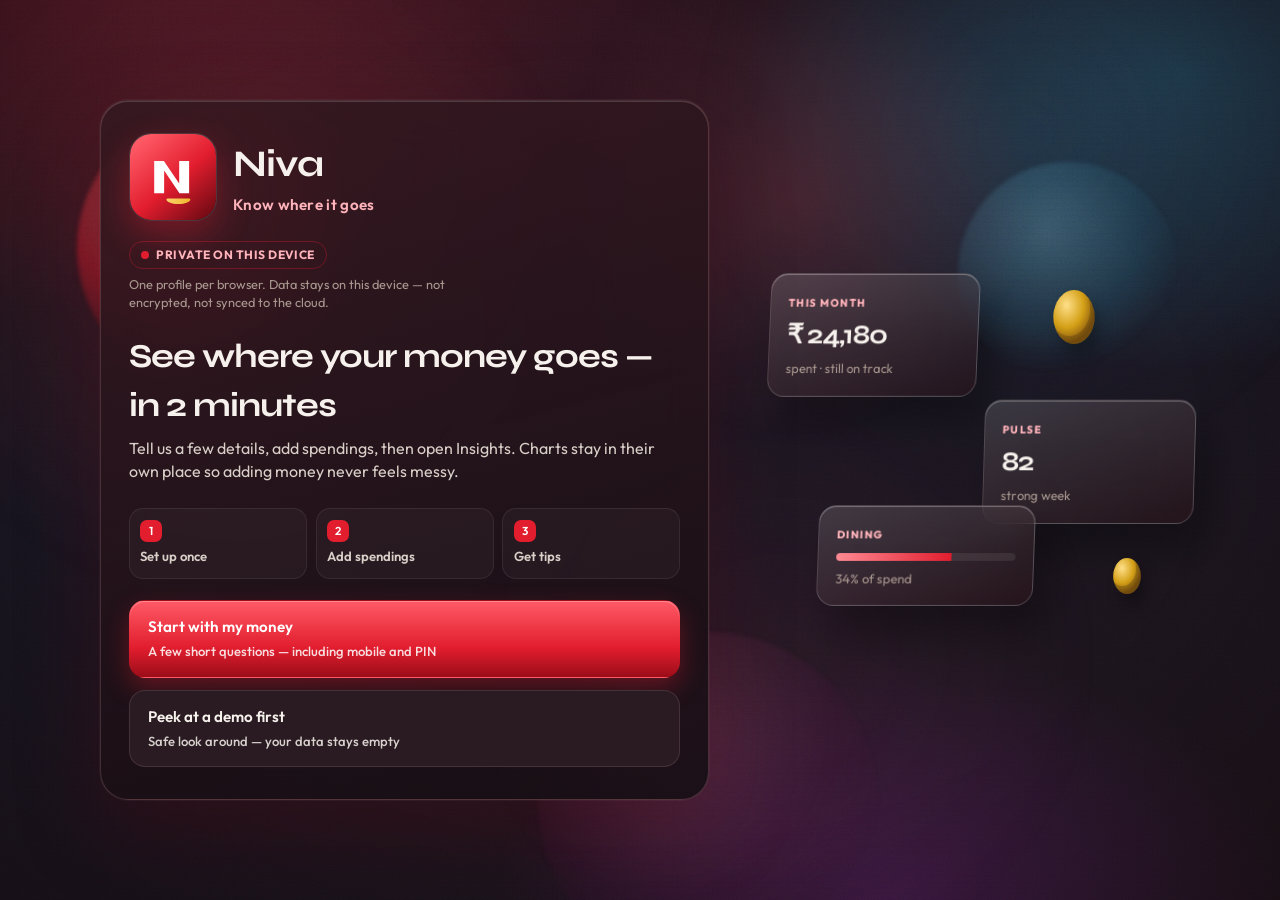
==== index.html @ 5cfae93a "Initial commit: Niva spending tracker" ====
<!DOCTYPE html>
<html lang="en">
  <head>
    <meta charset="UTF-8" />
    <meta name="viewport" content="width=device-width, initial-scale=1, viewport-fit=cover" />
    <meta name="mobile-web-app-capable" content="yes" />
    <meta name="apple-mobile-web-app-capable" content="yes" />
    <meta name="apple-mobile-web-app-status-bar-style" content="black-translucent" />
    <meta name="description" content="Niva — Know where it goes. Private spending tracker that stays on this device." />
    <meta name="theme-color" content="#1a1016" />
    <title>Niva</title>
    <link rel="icon" href="icon.svg" type="image/svg+xml" />
    <link rel="apple-touch-icon" href="icon.svg" />
    <link rel="preconnect" href="https://fonts.googleapis.com" />
    <link rel="preconnect" href="https://fonts.gstatic.com" crossorigin />
    <link href="https://fonts.googleapis.com/css2?family=Outfit:wght@400;500;600;700&family=Syne:wght@600;700;800&display=swap" rel="stylesheet" />
    <link rel="manifest" href="manifest.json" />
    <link rel="stylesheet" href="styles.css" />
  </head>
  <body>
    <div class="bg-wallpaper" aria-hidden="true"></div>
    <div class="bg-mesh" aria-hidden="true"></div>
    <div class="bg-scene" aria-hidden="true">
      <span class="orb orb-a"></span>
      <span class="orb orb-b"></span>
      <span class="orb orb-c"></span>
      <span class="shard s1"></span>
      <span class="shard s2"></span>
      <span class="shard s3"></span>
    </div>
    <div class="bg-texture" aria-hidden="true"></div>
    <div class="bg-grain" aria-hidden="true"></div>
    <div class="bg-spot" aria-hidden="true"></div>
    <div class="bg-vignette" aria-hidden="true"></div>

    <!-- WELCOME (first open) -->
    <div id="screen-welcome" class="screen">
      <div class="welcome-stage">
        <div class="welcome-card glass-3d">
          <div class="brand-hero">
            <img class="brand-hero-logo" src="icon.svg" width="88" height="88" alt="Niva logo" />
            <div>
              <p class="brand-name">Niva</p>
              <p class="brand-tag brand-motto">Know where it goes</p>
            </div>
          </div>
          <p class="live-pill"><span class="pulse"></span> Private on this device</p>
          <p class="muted small privacy-note">One profile per browser. Data stays on this device — not encrypted, not synced to the cloud.</p>
          <h1>See where your money goes — in 2 minutes</h1>
          <p class="lede">
            Tell us a few details, add spendings, then open Insights. Charts stay in their own place so adding money never feels messy.
          </p>
          <ol class="how-steps">
            <li><span>1</span> Set up once</li>
            <li><span>2</span> Add spendings</li>
            <li><span>3</span> Get tips</li>
          </ol>
          <div class="welcome-actions">
            <button type="button" class="btn primary large" id="btn-start-setup" onclick="window.startSetup&&window.startSetup();return false;">
              Start with my money
              <span class="btn-sub">A few short questions — including mobile and PIN</span>
            </button>
            <button type="button" class="btn secondary large" id="btn-open-demo" onclick="window.openDemo&&window.openDemo();return false;">
              Peek at a demo first
              <span class="btn-sub">Safe look around — your data stays empty</span>
            </button>
          </div>
        </div>
        <div class="hero-orbit" aria-hidden="true">
          <div class="float-card fc-a">
            <span class="fc-kicker">This month</span>
            <strong>₹ 24,180</strong>
            <em>spent · still on track</em>
          </div>
          <div class="float-card fc-b">
            <span class="fc-kicker">Pulse</span>
            <strong>82</strong>
            <em>strong week</em>
          </div>
          <div class="float-card fc-c">
            <span class="fc-kicker">Dining</span>
            <div class="mini-bar"><i style="width:64%"></i></div>
            <em>34% of spend</em>
          </div>
          <div class="coin coin-1"></div>
          <div class="coin coin-2"></div>
        </div>
      </div>
    </div>

    <!-- LOGIN (existing profile on this device) -->
    <div id="screen-login" class="screen" hidden>
      <div class="login-stage">
        <div class="welcome-card login-card glass-3d">
          <div class="brand-hero">
            <img class="brand-hero-logo" src="icon.svg" width="88" height="88" alt="Niva logo" />
            <div>
              <p class="brand-name">Niva</p>
              <p class="brand-tag brand-motto">Know where it goes</p>
            </div>
          </div>
          <p class="live-pill"><span class="pulse"></span> Local login</p>
          <p class="muted small privacy-note">One profile per browser. Data stays on this device — not encrypted, not synced.</p>
          <h1>Log in</h1>
          <p class="lede" id="login-copy">
            Enter the mobile number and PIN for the profile on this device.
          </p>
          <form id="login-form" class="login-form" autocomplete="on">
            <label>Mobile number
              <input type="tel" id="login-mobile" inputmode="tel" autocomplete="username" placeholder="10 digits or +91" required />
            </label>
            <label>PIN
              <input type="password" id="login-pin" inputmode="numeric" maxlength="8" autocomplete="current-password" placeholder="4–8 digits" required />
            </label>
            <div id="login-confirm-wrap" hidden>
              <label>Confirm PIN
                <input type="password" id="login-pin-confirm" inputmode="numeric" maxlength="8" autocomplete="new-password" placeholder="Re-enter PIN" />
              </label>
            </div>
            <button type="submit" class="btn primary large block" id="btn-login" onclick="window.submitLogin&&window.submitLogin();return false;">
              <span id="login-btn-label">Log in</span>
              <span class="btn-sub" id="login-btn-sub">Stays signed in until you close this tab</span>
            </button>
            <p class="form-status login-status" id="login-status" aria-live="polite"></p>
          </form>
          <div class="welcome-actions login-extra">
            <button type="button" class="btn secondary" id="btn-login-demo" onclick="window.openDemo&&window.openDemo();return false;">
              Peek at a demo
              <span class="btn-sub">Sample data only — not your profile</span>
            </button>
          </div>
          <div class="login-reset">
            <button type="button" class="btn ghost tiny" id="btn-forgot-reset">Forgot / reset this device</button>
            <div id="login-reset-panel" hidden>
              <p class="muted small" id="login-reset-copy">Type the mobile number on this profile to erase everything on this device.</p>
              <label>Confirm reset
                <input type="text" id="login-reset-confirm" autocomplete="off" placeholder="Mobile number" />
              </label>
              <button type="button" class="btn danger" id="btn-confirm-device-reset">Erase this device</button>
              <p class="form-status login-status" id="login-reset-status" aria-live="polite"></p>
            </div>
          </div>
        </div>
      </div>
    </div>

    <!-- SETUP WIZARD -->
    <div id="screen-setup" class="screen" hidden>
      <div class="wizard">
        <header class="wizard-head">
          <p class="eyebrow">Quick setup</p>
          <h1>Let’s personalize this for you</h1>
          <p class="muted" id="setup-step-label">Step 1 of 5 — about you</p>
          <div class="step-pills" aria-hidden="true">
            <span class="step-pill on" data-pill="1">You</span>
            <span class="step-pill" data-pill="2">PIN</span>
            <span class="step-pill" data-pill="3">Targets</span>
            <span class="step-pill" data-pill="4">Accounts</span>
            <span class="step-pill" data-pill="5">Budgets</span>
          </div>
          <div class="progress" aria-hidden="true"><div class="progress-fill" id="setup-progress"></div></div>
        </header>

        <section class="wizard-step panel" data-step="1">
          <h2>What should we call you?</h2>
          <p class="muted">This shows up on your Insights screen — first name is enough.</p>
          <label>Your name <input type="text" id="setup-name" placeholder="e.g. Priya" required autocomplete="given-name" /></label>
          <label>
            Currency
            <select id="setup-currency">
              <option value="INR">INR (₹)</option>
              <option value="USD">USD ($)</option>
              <option value="EUR">EUR (€)</option>
              <option value="GBP">GBP (£)</option>
            </select>
          </label>
        </section>

        <section class="wizard-step panel" data-step="2" hidden>
          <h2>Lock this profile to you</h2>
          <p class="muted">Anyone who opens this app on this browser must enter this mobile number and PIN. The PIN is stored as a hash — never as plain text.</p>
          <label>Mobile number <input type="tel" id="setup-mobile" required autocomplete="tel" inputmode="tel" placeholder="10 digits or +91 98765 43210" /></label>
          <div class="form-row-2">
            <label>PIN (4–8 digits) <input type="password" id="setup-pin" inputmode="numeric" maxlength="8" autocomplete="new-password" required /></label>
            <label>Confirm PIN <input type="password" id="setup-pin-confirm" inputmode="numeric" maxlength="8" autocomplete="new-password" required /></label>
          </div>
        </section>

        <section class="wizard-step panel" data-step="3" hidden>
          <h2>What comes in — and what you want to keep</h2>
          <p class="muted">Approximate is fine. Insights uses this to score your month.</p>
          <label>Usual monthly income <input type="number" id="setup-income" min="0" step="100" placeholder="85000" inputmode="numeric" /></label>
          <label>Monthly savings goal <input type="number" id="setup-savings" min="0" step="100" placeholder="15000" inputmode="numeric" /></label>
        </section>

        <section class="wizard-step panel" data-step="4" hidden>
          <h2>Which accounts should we watch?</h2>
          <p class="muted">Nicknames are enough — like HDFC salary or SBI UPI. Opening balance is optional and used for running totals.</p>
          <div id="setup-accounts" class="stack"></div>
          <button type="button" class="btn ghost" id="btn-add-account-field">+ Add another account</button>
        </section>

        <section class="wizard-step panel" data-step="5" hidden>
          <h2>Set soft monthly limits</h2>
          <p class="muted">These are reminders, not locks. Insights will flag anything that goes over.</p>
          <div id="setup-budgets" class="budget-grid"></div>
        </section>

        <footer class="wizard-foot">
          <button type="button" class="btn ghost" id="btn-setup-back" hidden>Back</button>
          <button type="button" class="btn primary" id="btn-setup-next">Continue</button>
        </footer>
      </div>
    </div>

    <!-- MAIN APP -->
    <div id="screen-app" class="screen" hidden>
      <header class="topbar">
        <div class="brand">
          <span class="brand-mark" aria-hidden="true">
            <img class="brand-logo" src="icon.svg" alt="" />
            <img id="header-photo" alt="" hidden />
          </span>
          <div>
            <p class="brand-name">Niva</p>
            <p class="brand-tag brand-motto" id="app-subtitle">Know where it goes</p>
          </div>
        </div>
        <nav class="main-tabs" role="tablist" aria-label="App sections">
          <button type="button" class="tab active" data-view="track" role="tab" aria-selected="true">
            <span class="tab-ico" aria-hidden="true">＋</span>
            <span class="tab-label">Add</span>
          </button>
          <button type="button" class="tab" data-view="results" role="tab" aria-selected="false">
            <span class="tab-ico" aria-hidden="true">◉</span>
            <span class="tab-label">Insights</span>
          </button>
          <button type="button" class="tab" data-view="setup-edit" role="tab" aria-selected="false">
            <span class="tab-ico" aria-hidden="true">◎</span>
            <span class="tab-label">Profile</span>
          </button>
        </nav>
        <div class="save-cluster">
          <p class="save-status" id="save-status">Saved on this device</p>
          <button type="button" class="btn primary tiny" id="btn-save-local">Save locally</button>
        </div>
      </header>

      <div id="demo-banner" class="demo-banner" hidden>
        <strong>You’re in demo mode</strong> — this is sample money. Your real list is unchanged.
        <button type="button" class="btn tiny secondary" id="btn-exit-demo">Back to my money</button>
      </div>

      <!-- TRACK -->
      <main id="view-track" class="layout view">
        <section class="panel intro-panel rowish hud-card">
          <div>
            <p class="eyebrow" id="track-greet">Welcome</p>
            <h1 id="track-heading">Add a spending</h1>
            <p class="muted" id="next-action">Tap Spent or Received, fill the amount, then save. Open Insights for charts.</p>
          </div>
          <button type="button" class="btn primary" id="btn-jump-insights">See insights →</button>
        </section>

        <section class="grid-2-track">
          <form id="quick-form" class="panel form-card hud-card">
            <div class="panel-kicker">Fast entry</div>
            <h2>Log this payment</h2>
            <p class="step-hint">3 things matter most: type, amount, and where it went.</p>

            <fieldset class="type-pick choice-grid">
              <legend>What happened?</legend>
              <label class="choice">
                <input type="radio" name="q-type" value="expense" checked />
                <span class="choice-ico" aria-hidden="true">↓</span>
                <span class="choice-title">Spent</span>
                <span class="choice-sub">Money went out</span>
              </label>
              <label class="choice">
                <input type="radio" name="q-type" value="income" />
                <span class="choice-ico in" aria-hidden="true">↑</span>
                <span class="choice-title">Received</span>
                <span class="choice-sub">Money came in</span>
              </label>
              <label class="choice">
                <input type="radio" name="q-type" value="transfer" />
                <span class="choice-ico in" aria-hidden="true">⇄</span>
                <span class="choice-title">Transfer</span>
                <span class="choice-sub">Between my accounts</span>
              </label>
            </fieldset>
            <div id="transfer-fields" hidden>
              <label>Send to account <select id="q-transfer-to"></select></label>
            </div>

            <label class="amount-field">How much?
              <input type="number" id="q-amount" required min="0.01" step="0.01" placeholder="0" inputmode="decimal" />
            </label>
            <label>Paid to / received from <input type="text" id="q-merchant" required placeholder="Swiggy, Rent, Salary…" /></label>
            <div class="form-row-2">
              <label>When <input type="date" id="q-date" required /></label>
              <label>Category <select id="q-category"></select></label>
            </div>
            <label>From which account? <select id="q-account" required></select></label>
            <label>Note <input type="text" id="q-note" placeholder="Optional — lunch with team" /></label>

            <button type="submit" class="btn primary large block">Save this payment</button>
            <p class="form-status" id="form-status" aria-live="polite"></p>
          </form>

          <section class="panel hud-card">
            <div class="panel-kicker">Your ledger</div>
            <h2>All your payments</h2>
            <p class="muted" id="track-count">0 saved</p>
            <p class="muted small">Tick rows to change many at once — or tap Edit on one line.</p>
            <div class="stack gap tight">
              <label class="btn secondary file-btn">
                Import from bank CSV
                <input type="file" id="csv-input" accept=".csv,text/csv" hidden />
              </label>
              <p class="muted small">Bank CSV imports open a preview so you can map columns and skip duplicates.</p>
            </div>
            <label class="list-search">
              Find in list
              <input type="search" id="track-search" placeholder="Search merchant, category, account…" />
            </label>
            <div class="bulk-bar" id="bulk-bar" hidden>
              <span id="bulk-count">0 selected</span>
              <div class="bulk-actions">
                <button type="button" class="btn tiny secondary" id="btn-bulk-edit">Edit selected</button>
                <button type="button" class="btn tiny danger" id="btn-bulk-delete">Delete selected</button>
                <button type="button" class="btn tiny ghost" id="btn-bulk-clear">Clear ticks</button>
              </div>
            </div>
            <div class="table-wrap">
              <table class="tx-table compact">
                <thead>
                  <tr>
                    <th class="check-col">
                      <input type="checkbox" id="select-all" title="Select all visible" aria-label="Select all visible transactions" />
                    </th>
                    <th>Date</th>
                    <th>Details</th>
                    <th class="num">Amount</th>
                    <th></th>
                  </tr>
                </thead>
                <tbody id="track-tx-body"></tbody>
              </table>
            </div>
            <p class="empty-inline" id="track-empty">Nothing here yet — log your first payment on the left.</p>
            <div class="pager" id="track-pager" hidden>
              <button type="button" class="btn ghost tiny" id="track-prev">Newer</button>
              <span id="track-page-label">Page 1</span>
              <button type="button" class="btn ghost tiny" id="track-next">Older</button>
            </div>
          </section>
        </section>
      </main>

      <!-- RESULTS -->
      <main id="view-results" class="layout view" hidden>
        <section class="panel intro-panel rowish hud-card">
          <div>
            <p class="eyebrow">Live readout</p>
            <h1>Your insights</h1>
            <p class="muted">Score, charts, and cut tips from the payments you logged.</p>
          </div>
          <button type="button" class="btn secondary" id="btn-goto-track">← Add another payment</button>
        </section>

        <section class="controls panel">
          <div class="control-group">
            <span class="field-label">View by</span>
            <div class="segmented" role="group" aria-label="Time period">
              <button type="button" class="seg active" data-period="day">Day</button>
              <button type="button" class="seg" data-period="month">Month</button>
              <button type="button" class="seg" data-period="year">Year</button>
            </div>
          </div>
          <div class="control-group">
            <span class="field-label">Focus date</span>
            <div class="date-nav">
              <button type="button" class="icon-round" id="btn-prev" aria-label="Previous">‹</button>
              <input type="date" id="anchor-date" />
              <button type="button" class="icon-round" id="btn-next" aria-label="Next">›</button>
              <button type="button" class="btn ghost tiny" id="btn-today">Today</button>
            </div>
          </div>
          <div class="control-group">
            <label class="field-label" for="account-filter">Account</label>
            <select id="account-filter"><option value="all">All accounts</option></select>
          </div>
          <div class="control-group grow">
            <label class="field-label" for="search">Search</label>
            <input type="search" id="search" placeholder="Merchant or note…" />
          </div>
          <div class="control-group">
            <span class="field-label">Backup</span>
            <button type="button" class="btn ghost" id="btn-export">Save / export</button>
          </div>
        </section>

        <section class="hero-strip panel" id="health-strip">
          <div>
            <p class="eyebrow">Money pulse</p>
            <h2 id="health-title">Insights</h2>
            <p class="muted" id="health-sub">Add a few payments to unlock your score.</p>
          </div>
          <div class="health-meter">
            <div class="ring-wrap">
              <div class="ring" id="health-ring"><span id="health-score">—</span></div>
            </div>
            <p class="muted small" id="health-label">Score</p>
          </div>
        </section>

        <section class="stats" id="stats-row"></section>

        <div class="grid-2">
          <section class="panel">
            <div class="panel-head">
              <h2>Spending over time</h2>
              <p class="muted" id="chart-caption">Selected period</p>
            </div>
            <div class="chart" id="trend-chart"></div>
          </section>
          <section class="panel">
            <div class="panel-head">
              <h2>By category</h2>
              <p class="muted">Where money went</p>
            </div>
            <div id="category-bars" class="category-bars"></div>
          </section>
        </div>

        <div class="grid-2">
          <section class="panel">
            <div class="panel-head">
              <h2>Budgets</h2>
              <p class="muted">Vs your monthly limits</p>
            </div>
            <div id="budget-list" class="budget-list"></div>
          </section>
          <section class="panel">
            <div class="panel-head">
              <h2>Top merchants</h2>
              <p class="muted">Highest outflow</p>
            </div>
            <div id="merchant-list" class="merchant-list"></div>
          </section>
        </div>

        <div class="grid-2">
          <section class="panel">
            <div class="panel-head">
              <h2>Where you can save</h2>
              <p class="muted">Plain-language tips from your habits</p>
            </div>
            <ul id="insights-list" class="insights"></ul>
          </section>
          <section class="panel">
            <div class="panel-head">
              <h2>Accounts</h2>
              <p class="muted">From your tracked activity</p>
            </div>
            <div id="accounts-list" class="accounts"></div>
            <h3 class="subhead">Likely recurring</h3>
            <div id="recurring-list" class="recurring-list"></div>
            <h3 class="subhead">Coming bills</h3>
            <p class="muted small">If these repeat next period, will a budget break?</p>
            <div id="forecast-list" class="recurring-list"></div>
          </section>
        </div>

        <section class="panel">
          <div class="panel-head row">
            <div>
              <h2>Transactions in this view</h2>
              <p class="muted" id="tx-count">0 items</p>
            </div>
            <button type="button" class="btn ghost" id="btn-print">Print report</button>
          </div>
          <div class="bulk-bar" id="results-bulk-bar" hidden>
            <span id="results-bulk-count">0 selected</span>
            <div class="bulk-actions">
              <button type="button" class="btn tiny secondary" id="btn-results-bulk-edit">Edit selected</button>
              <button type="button" class="btn tiny danger" id="btn-results-bulk-delete">Delete selected</button>
              <button type="button" class="btn tiny ghost" id="btn-results-bulk-clear">Clear ticks</button>
            </div>
          </div>
          <div class="table-wrap">
            <table class="tx-table">
              <thead>
                <tr>
                  <th class="check-col">
                    <input type="checkbox" id="results-select-all" title="Select all in this view" aria-label="Select all transactions in this view" />
                  </th>
                  <th>Date</th>
                  <th>Merchant</th>
                  <th>Category</th>
                  <th>Account</th>
                  <th class="num">Amount</th>
                  <th></th>
                </tr>
              </thead>
              <tbody id="results-tx-body"></tbody>
            </table>
          </div>
          <p class="empty-inline" id="results-empty" hidden>No data in this period — add payments in Track.</p>
          <div class="pager" id="results-pager" hidden>
            <button type="button" class="btn ghost tiny" id="results-prev">Newer</button>
            <span id="results-page-label">Page 1</span>
            <button type="button" class="btn ghost tiny" id="results-next">Older</button>
          </div>
        </section>
      </main>

      <!-- DEMO (same results UI, sample data) -->
      <main id="view-demo" class="layout view" hidden>
        <section class="panel intro-panel">
          <h1>This is a tour, not your money</h1>
          <p class="muted">
            Sample payments so you can see Insights. Nothing here is saved to your real list.
          </p>
          <button type="button" class="btn primary" id="btn-demo-to-setup">Set up my own tracking</button>
        </section>
        <div id="demo-results-mount"></div>
      </main>

      <!-- EDIT DETAILS -->
      <main id="view-setup-edit" class="layout view" hidden>
        <section class="panel form-card narrow">
          <h1>Your profile</h1>
          <p class="muted">Photo, contact details, and money targets — stored only on this device.</p>

          <div class="pin-box panel" id="pin-gate">
            <h2>Account security</h2>
            <p class="muted" id="pin-copy">Your mobile number and PIN lock this profile on this device. Close the tab to log out automatically.</p>
            <p class="masked-mobile">Signed in as <strong id="profile-mobile-masked">••••••••••</strong></p>
            <h3 class="subhead">Change PIN</h3>
            <label>Current PIN <input type="password" id="pin-current" inputmode="numeric" maxlength="8" autocomplete="current-password" /></label>
            <div class="form-row-2" id="pin-set-row">
              <label>New 4–8 digit PIN <input type="password" id="pin-new" inputmode="numeric" maxlength="8" autocomplete="new-password" /></label>
              <label>Confirm new PIN <input type="password" id="pin-confirm" inputmode="numeric" maxlength="8" autocomplete="new-password" /></label>
            </div>
            <div class="row-actions">
              <button type="button" class="btn primary" id="btn-change-pin">Update PIN</button>
              <button type="button" class="btn secondary" id="btn-logout" onclick="window.logoutSession&&window.logoutSession();return false;">Log out</button>
            </div>
            <p class="form-status" id="pin-status"></p>
          </div>

          <div id="sensitive-wrap">
            <div class="profile-identity">
              <div class="avatar-wrap">
                <img id="profile-photo" alt="" hidden />
                <span class="avatar-fallback" id="profile-photo-fallback" aria-hidden="true">+</span>
              </div>
              <div class="profile-identity-copy">
                <h2>Your photo</h2>
                <p class="muted">Optional. A square photo works best. It stays in this browser with your other data.</p>
                <div class="row-actions">
                  <label class="btn secondary file-btn">
                    Upload photo
                    <input type="file" id="photo-input" accept="image/*" hidden />
                  </label>
                  <button type="button" class="btn ghost" id="btn-remove-photo">Remove</button>
                </div>
              </div>
            </div>
            <div class="form-row-2">
              <label>Phone number <input type="tel" id="edit-phone" autocomplete="tel" inputmode="tel" placeholder="+91 98765 43210" /></label>
              <label>Email <input type="email" id="edit-email" autocomplete="email" placeholder="you@email.com" /></label>
            </div>
            <label>Date of birth <input type="date" id="edit-dob" /></label>
          </div>

          <h2 class="spaced">About you</h2>
          <label>Full name <input type="text" id="edit-name" autocomplete="name" placeholder="e.g. Priya Sharma" /></label>
          <div class="form-row-2">
            <label>City / town <input type="text" id="edit-city" autocomplete="address-level2" placeholder="Bengaluru" /></label>
            <label>Occupation <input type="text" id="edit-occupation" placeholder="Student, designer, founder…" /></label>
          </div>
          <label>
            Gender
            <select id="edit-gender">
              <option value="">Prefer not to say</option>
              <option value="woman">Woman</option>
              <option value="man">Man</option>
              <option value="nonbinary">Non-binary</option>
              <option value="other">Other</option>
            </select>
          </label>
          <label>Notes for yourself <textarea id="edit-notes" rows="3" placeholder="Anything useful — payday date, family members on this budget…"></textarea></label>

          <h2 class="spaced">Money settings</h2>
          <label>
            Currency
            <select id="edit-currency">
              <option value="INR">INR (₹)</option>
              <option value="USD">USD ($)</option>
              <option value="EUR">EUR (€)</option>
              <option value="GBP">GBP (£)</option>
            </select>
          </label>
          <div class="form-row-2">
            <label>Monthly income <input type="number" id="edit-income" min="0" step="100" /></label>
            <label>Savings goal <input type="number" id="edit-savings" min="0" step="100" /></label>
          </div>
          <h2 class="spaced">Accounts</h2>
          <div id="edit-accounts" class="stack"></div>
          <button type="button" class="btn ghost" id="btn-edit-add-account">+ Add account</button>
          <h2 class="spaced">Monthly budgets</h2>
          <div id="edit-budgets" class="budget-grid"></div>
          <div class="row-actions spaced">
            <button type="button" class="btn primary" id="btn-save-details">Save profile</button>
            <button type="button" class="btn secondary" id="btn-goto-demo-from-profile">Try demo</button>
            <button type="button" class="btn ghost danger" id="btn-reset-all">Reset app (clear everything)</button>
          </div>
          <p class="form-status" id="edit-status" aria-live="polite"></p>
          <hr class="soft" />
          <h2>Keep a copy on this computer</h2>
          <p class="muted">Payments already auto-save in this browser. Use this to download a file you can reopen later.</p>
          <div class="row-actions">
            <button type="button" class="btn primary" id="btn-save-file">Save data as a file</button>
            <label class="btn secondary file-btn">
              Open a saved file
              <input type="file" id="backup-input" accept=".json,application/json" hidden />
            </label>
          </div>
        </section>
      </main>
    </div>

    <dialog id="edit-dialog">
      <form method="dialog" id="edit-form" class="dialog-form">
        <h3 id="edit-dialog-title">Edit transaction</h3>
        <p class="muted" id="edit-dialog-hint">Change any field, then save.</p>
        <input type="hidden" id="e-id" />
        <fieldset class="type-pick">
          <legend>What kind?</legend>
          <label class="chip"><input type="radio" name="e-type" value="expense" checked /> Money out</label>
          <label class="chip"><input type="radio" name="e-type" value="income" /> Money in</label>
          <label class="chip"><input type="radio" name="e-type" value="transfer" /> Transfer</label>
        </fieldset>
        <label>Date <input type="date" id="e-date" required /></label>
        <label>Where / who? <input type="text" id="e-merchant" required /></label>
        <label>Amount <input type="number" id="e-amount" required min="0.01" step="0.01" /></label>
        <label>Category <select id="e-category"></select></label>
        <label>From account <select id="e-account"></select></label>
        <div id="e-transfer-fields" hidden>
          <label>Send to account <select id="e-transfer-to"></select></label>
        </div>
        <label>Note <input type="text" id="e-note" /></label>
        <div class="dialog-actions">
          <button type="button" class="btn ghost" id="btn-edit-cancel">Cancel</button>
          <button type="submit" class="btn primary">Save changes</button>
        </div>
      </form>
    </dialog>

    <dialog id="bulk-edit-dialog">
      <form method="dialog" id="bulk-edit-form" class="dialog-form">
        <h3>Edit selected transactions</h3>
        <p class="muted" id="bulk-edit-hint">Only filled fields are applied. Leave a field blank to keep each row as-is.</p>
        <label>
          Date
          <input type="date" id="b-date" />
        </label>
        <label>
          Type
          <select id="b-type">
            <option value="">Keep current</option>
            <option value="expense">Money out</option>
            <option value="income">Money in</option>
            <option value="transfer">Transfer</option>
          </select>
        </label>
        <label>
          Category
          <select id="b-category">
            <option value="">Keep current</option>
          </select>
        </label>
        <label>
          Account
          <select id="b-account">
            <option value="">Keep current</option>
          </select>
        </label>
        <div id="b-transfer-fields" hidden>
          <label>Send to account <select id="b-transfer-to"></select></label>
        </div>
        <label>Note (optional replace) <input type="text" id="b-note" placeholder="Leave blank to keep notes" /></label>
        <label class="chip keep-row">
          <input type="checkbox" id="b-note-apply" />
          Replace notes with the text above
        </label>
        <div class="dialog-actions">
          <button type="button" class="btn ghost" id="btn-bulk-edit-cancel">Cancel</button>
          <button type="submit" class="btn primary">Apply to selected</button>
        </div>
      </form>
    </dialog>

    <dialog id="save-dialog">
      <div class="dialog-form">
        <h3>Save your data locally</h3>
        <p class="muted">
          Everything you enter is already stored in this browser (local storage — not encrypted). Download a file if you want a copy on your computer.
        </p>
        <div class="save-options">
          <article class="save-option">
            <strong>This browser</strong>
            <p>Auto-saves name, accounts, budgets, and every payment on this device.</p>
            <p class="muted small" id="save-dialog-status">Up to date</p>
          </article>
          <article class="save-option">
            <strong>A file on your computer</strong>
            <p>Best backup — keep it in Downloads or Documents, then use Open a saved file anytime.</p>
            <button type="button" class="btn primary block" id="btn-save-json-file">Save as JSON file</button>
            <button type="button" class="btn secondary block" id="btn-save-csv-file">Save payments as CSV</button>
          </article>
        </div>
        <div class="dialog-actions">
          <button type="button" class="btn ghost" id="btn-save-dialog-close">Done</button>
        </div>
      </div>
    </dialog>

    <dialog id="export-dialog">
      <div class="dialog-form">
        <h3>Export</h3>
        <p class="muted">Download your real data (not demo).</p>
        <div class="export-grid">
          <button type="button" class="btn secondary" id="btn-export-csv">CSV (current Results filter)</button>
          <button type="button" class="btn secondary" id="btn-export-all-csv">CSV (all payments)</button>
          <button type="button" class="btn primary" id="btn-export-json">Full JSON backup</button>
        </div>
        <div class="dialog-actions">
          <button type="button" class="btn ghost" id="btn-export-close">Close</button>
        </div>
      </div>
    </dialog>

    <dialog id="csv-dialog">
      <div class="dialog-form">
        <h3>Import bank CSV</h3>
        <p class="muted">Match your bank’s columns, preview a few rows, then import. Duplicates can be skipped.</p>
        <label class="chip keep-row"><input type="checkbox" id="csv-day-first" checked /> Dates are day-first (India: 18/08/2026)</label>
        <label class="chip keep-row"><input type="checkbox" id="csv-skip-dupes" checked /> Skip rows that already exist</label>
        <div class="form-row-2">
          <label>Date column <select id="csv-col-date"></select></label>
          <label>Description <select id="csv-col-description"></select></label>
        </div>
        <div class="form-row-2">
          <label>Amount <select id="csv-col-amount"></select></label>
          <label>Type <select id="csv-col-type"></select></label>
        </div>
        <div class="form-row-2">
          <label>Debit / withdrawal <select id="csv-col-debit"></select></label>
          <label>Credit / deposit <select id="csv-col-credit"></select></label>
        </div>
        <div class="form-row-2">
          <label>Account <select id="csv-col-account"></select></label>
          <label>Category <select id="csv-col-category"></select></label>
        </div>
        <p class="muted small" id="csv-preview-meta">Preview</p>
        <div class="table-wrap">
          <table class="tx-table compact">
            <thead>
              <tr>
                <th>Date</th>
                <th>Details</th>
                <th class="num">Amount</th>
              </tr>
            </thead>
            <tbody id="csv-preview-body"></tbody>
          </table>
        </div>
        <p class="form-status" id="csv-status"></p>
        <div class="dialog-actions">
          <button type="button" class="btn ghost" id="btn-csv-cancel">Cancel</button>
          <button type="button" class="btn primary" id="btn-csv-confirm">Import these rows</button>
        </div>
      </div>
    </dialog>

    <div class="toast" id="toast" hidden role="status" aria-live="polite">
      <span id="toast-text">Saved</span>
      <button type="button" class="btn tiny secondary" id="toast-action" hidden>Undo</button>
    </div>

    <script src="core.js"></script>
    <script src="app.js"></script>
    <script src="visual.js"></script>
  </body>
</html>
---- styles.css ----
:root {
  --ink: #f6f1ec;
  --ink-soft: #d8cfc8;
  --muted: #a89890;
  --paper: #1a1016;
  --panel: rgba(36, 22, 28, 0.9);
  --panel-solid: #2a1b22;
  --line: rgba(255, 214, 210, 0.12);
  --teal: #e11d2e;
  --teal-deep: #b0101e;
  --mint: rgba(225, 29, 46, 0.22);
  --coral: #ff7a72;
  --amber: #f0b429;
  --sky: #c9d4dc;
  --good: #6ee7b7;
  --shadow: 0 22px 50px rgba(12, 4, 8, 0.45);
  --radius: 20px;
  --font: "Outfit", system-ui, sans-serif;
  --display: "Syne", "Outfit", sans-serif;
  --mx: 60vw;
  --my: 18vh;
  --tilt-x: 0deg;
  --tilt-y: 0deg;
  --parx: 0px;
  --pary: 0px;
}

*,
*::before,
*::after {
  box-sizing: border-box;
}

html {
  color-scheme: dark;
  -webkit-text-size-adjust: 100%;
  background: #1a1016;
}

body {
  margin: 0;
  min-height: 100vh;
  min-height: 100dvh;
  font-family: var(--font);
  color: var(--ink);
  background: transparent;
  line-height: 1.45;
  padding-left: env(safe-area-inset-left);
  padding-right: env(safe-area-inset-right);
}

.bg-wallpaper,
.bg-mesh,
.bg-scene,
.bg-texture,
.bg-grain,
.bg-spot,
.bg-vignette {
  position: fixed;
  inset: 0;
  pointer-events: none;
  z-index: 0;
}

.bg-wallpaper {
  z-index: 0;
  background:
    radial-gradient(1200px 700px at 12% -8%, #5a1a28 0%, transparent 55%),
    radial-gradient(900px 620px at 92% 8%, #1e3a4c 0%, transparent 48%),
    radial-gradient(800px 500px at 70% 100%, #3a1840 0%, transparent 50%),
    linear-gradient(165deg, #241018 0%, #16141f 42%, #1c1218 100%);
}

.bg-mesh {
  z-index: 1;
  opacity: 0.55;
  background:
    radial-gradient(circle at 20% 30%, rgba(255, 90, 90, 0.22), transparent 28%),
    radial-gradient(circle at 78% 18%, rgba(80, 140, 180, 0.18), transparent 26%),
    radial-gradient(circle at 60% 72%, rgba(180, 70, 120, 0.16), transparent 30%);
  filter: blur(8px);
  transform: translate3d(var(--parx), var(--pary), 0) scale(1.08);
  animation: mesh-drift 22s ease-in-out infinite alternate;
}

.bg-scene {
  z-index: 1;
  isolation: isolate;
}

.orb {
  position: absolute;
  border-radius: 50%;
  filter: blur(2px);
  transform-style: preserve-3d;
}

.orb-a {
  width: 280px;
  height: 280px;
  left: 6%;
  top: 12%;
  background: radial-gradient(circle at 35% 30%, #ff8a93, #e11d2e 42%, rgba(80, 10, 20, 0) 70%);
  opacity: 0.45;
  animation: float-3d 14s ease-in-out infinite;
}

.orb-b {
  width: 220px;
  height: 220px;
  right: 8%;
  top: 18%;
  background: radial-gradient(circle at 40% 32%, #7ec8e3, #2a5f78 46%, transparent 70%);
  opacity: 0.28;
  animation: float-3d 18s ease-in-out infinite reverse;
}

.orb-c {
  width: 340px;
  height: 340px;
  left: 42%;
  bottom: -8%;
  background: radial-gradient(circle at 40% 30%, #c45c8a, #4a1838 50%, transparent 72%);
  opacity: 0.22;
  animation: float-3d 20s ease-in-out infinite 1s;
}

.shard {
  display: none;
}

.shard.s1 {
  top: 22%;
  left: 18%;
  animation: shard-spin 16s linear infinite;
}
.shard.s2 {
  top: 58%;
  right: 14%;
  width: 110px;
  animation: shard-spin 22s linear infinite reverse;
}
.shard.s3 {
  bottom: 12%;
  left: 8%;
  width: 90px;
  height: 90px;
  border-radius: 50%;
  animation: shard-spin 19s linear infinite;
}

.bg-texture {
  z-index: 3;
  opacity: 0.22;
  mix-blend-mode: overlay;
  background-image:
    url("data:image/svg+xml,%3Csvg xmlns='http://www.w3.org/2000/svg' width='180' height='180'%3E%3Cfilter id='n'%3E%3CfeTurbulence type='fractalNoise' baseFrequency='0.8' numOctaves='4' stitchTiles='stitch'/%3E%3C/filter%3E%3Crect width='180' height='180' filter='url(%23n)'/%3E%3C/svg%3E"),
    repeating-linear-gradient(90deg, rgba(255, 220, 210, 0.04) 0 1px, transparent 1px 4px),
    repeating-linear-gradient(0deg, rgba(40, 20, 24, 0.18) 0 1px, transparent 1px 5px);
  background-size: 180px 180px, 5px 5px, 6px 6px;
}

.bg-grain {
  z-index: 4;
  opacity: 0.12;
  mix-blend-mode: soft-light;
  background-image: url("data:image/svg+xml,%3Csvg xmlns='http://www.w3.org/2000/svg' width='220' height='220'%3E%3Cfilter id='g'%3E%3CfeTurbulence type='fractalNoise' baseFrequency='1.2' numOctaves='3'/%3E%3C/filter%3E%3Crect width='100%25' height='100%25' filter='url(%23g)'/%3E%3C/svg%3E");
  background-size: 220px 220px;
  animation: grain 1.2s steps(4) infinite;
}

.bg-spot {
  z-index: 5;
  background: radial-gradient(520px circle at var(--mx) var(--my), rgba(255, 90, 100, 0.18), transparent 46%);
}

.bg-vignette {
  z-index: 6;
  background: radial-gradient(ellipse at center, transparent 62%, rgba(10, 4, 8, 0.28) 100%);
}

@keyframes mesh-drift {
  from {
    transform: translate3d(var(--parx), var(--pary), 0) scale(1.04) rotate(0deg);
  }
  to {
    transform: translate3d(calc(var(--parx) + 20px), calc(var(--pary) - 16px), 0) scale(1.12) rotate(4deg);
  }
}

@keyframes float-3d {
  0%,
  100% {
    transform: translate3d(0, 0, 40px) rotateX(8deg);
  }
  50% {
    transform: translate3d(18px, -22px, 80px) rotateX(-6deg);
  }
}

@keyframes shard-spin {
  from {
    transform: rotateX(58deg) rotateY(0deg) rotateZ(-18deg);
  }
  to {
    transform: rotateX(58deg) rotateY(360deg) rotateZ(-18deg);
  }
}

@keyframes grain {
  0%,
  100% {
    transform: translate(0, 0);
  }
  25% {
    transform: translate(-1.5%, 1%);
  }
  50% {
    transform: translate(1%, -1.2%);
  }
  75% {
    transform: translate(-0.6%, -0.8%);
  }
}

.screen,
.topbar,
.layout,
.demo-banner {
  position: relative;
  z-index: 20;
}

.bg-grid,
.bg-orbs {
  display: none;
}

.screen[hidden],
.view[hidden],
.wizard-step[hidden],
[hidden] {
  display: none !important;
}

#screen-welcome:not([hidden]),
#screen-setup:not([hidden]),
#screen-login:not([hidden]),
#screen-app:not([hidden]) {
  display: grid !important;
  position: relative;
  z-index: 30;
}

/* Welcome */
#screen-welcome {
  min-height: 100vh;
  display: grid;
  place-items: center;
  padding: 1.5rem;
}

.welcome-stage {
  width: min(1080px, 100%);
  display: grid;
  grid-template-columns: minmax(0, 1fr) minmax(240px, 0.72fr);
  gap: 2rem;
  align-items: center;
  perspective: 1200px;
}

.welcome-card {
  width: 100%;
  position: relative;
  z-index: 2;
  background: linear-gradient(165deg, rgba(52, 24, 32, 0.92), rgba(22, 14, 20, 0.9));
  border: 1px solid rgba(255, 180, 180, 0.18);
  border-radius: 28px;
  box-shadow:
    0 0 0 1px rgba(255, 255, 255, 0.04),
    0 30px 80px rgba(80, 10, 20, 0.35),
    inset 0 1px 0 rgba(255, 255, 255, 0.16);
  padding: 2rem 1.75rem;
  backdrop-filter: blur(22px) saturate(1.2);
}

.live-pill {
  display: inline-flex;
  align-items: center;
  gap: 0.45rem;
  margin: 1.1rem 0 0;
  padding: 0.28rem 0.7rem;
  border-radius: 999px;
  border: 1px solid rgba(225, 29, 46, 0.35);
  color: #ffb3ba;
  font-size: 0.75rem;
  font-weight: 700;
  letter-spacing: 0.04em;
  text-transform: uppercase;
}

.privacy-note {
  margin: 0.45rem 0 0.85rem;
  max-width: 42ch;
}

.pulse {
  width: 8px;
  height: 8px;
  border-radius: 50%;
  background: #e11d2e;
  box-shadow: 0 0 0 0 rgba(225, 29, 46, 0.7);
  animation: pulse 1.8s infinite;
}

@keyframes pulse {
  70% {
    box-shadow: 0 0 0 8px rgba(225, 29, 46, 0);
  }
}

.how-steps {
  display: grid;
  grid-template-columns: repeat(3, 1fr);
  gap: 0.55rem;
  list-style: none;
  padding: 0;
  margin: 0 0 1.35rem;
}

.how-steps li {
  display: grid;
  gap: 0.35rem;
  padding: 0.7rem 0.65rem;
  border-radius: 14px;
  border: 1px solid rgba(255, 255, 255, 0.08);
  background: rgba(255, 255, 255, 0.03);
  font-size: 0.82rem;
  font-weight: 600;
  color: var(--ink-soft);
}

.how-steps span {
  width: 22px;
  height: 22px;
  display: grid;
  place-items: center;
  border-radius: 7px;
  background: var(--teal);
  color: #fff;
  font-size: 0.72rem;
}

.step-pills {
  display: flex;
  flex-wrap: wrap;
  gap: 0.4rem;
  margin: 0.85rem 0 0.4rem;
}

.step-pill {
  padding: 0.28rem 0.7rem;
  border-radius: 999px;
  border: 1px solid var(--line);
  font-size: 0.75rem;
  font-weight: 700;
  color: var(--muted);
}

.step-pill.on {
  border-color: var(--teal);
  background: rgba(225, 29, 46, 0.18);
  color: #fff;
  box-shadow: 0 0 16px rgba(225, 29, 46, 0.25);
}

.hud-card {
  border-color: rgba(225, 29, 46, 0.22);
  box-shadow: var(--shadow), inset 0 1px 0 rgba(255, 255, 255, 0.1), 0 0 40px rgba(225, 29, 46, 0.08);
}

.panel-kicker {
  font-size: 0.7rem;
  font-weight: 800;
  letter-spacing: 0.14em;
  text-transform: uppercase;
  color: #ff8a93;
}

.choice-grid {
  display: grid;
  grid-template-columns: 1fr 1fr 1fr;
  gap: 0.55rem;
  border: 0;
  padding: 0;
}

.choice-grid legend {
  padding: 0;
  margin-bottom: 0.45rem;
}

.choice {
  display: grid;
  justify-items: start;
  gap: 0.15rem;
  padding: 0.85rem 0.9rem;
  border-radius: 16px;
  border: 1px solid var(--line);
  background: rgba(255, 255, 255, 0.03);
  cursor: pointer;
  position: relative;
}

.choice input {
  position: absolute;
  opacity: 0;
  pointer-events: none;
}

.choice-ico {
  width: 28px;
  height: 28px;
  border-radius: 8px;
  display: grid;
  place-items: center;
  background: rgba(225, 29, 46, 0.2);
  color: #ff8a93;
  font-weight: 800;
  margin-bottom: 0.2rem;
}

.choice-ico.in {
  background: rgba(125, 206, 160, 0.18);
  color: var(--good);
}

.choice-title {
  font-weight: 700;
  font-size: 1rem;
}

.choice-sub {
  font-size: 0.78rem;
  color: var(--muted);
}

.choice:has(input:checked) {
  border-color: var(--teal);
  background: rgba(225, 29, 46, 0.16);
  box-shadow: 0 10px 24px rgba(225, 29, 46, 0.22), inset 0 1px 0 rgba(255, 255, 255, 0.12);
  transform: translateZ(10px);
}

.amount-field input {
  font-family: var(--display);
  font-size: 1.85rem;
  font-weight: 700;
  letter-spacing: -0.04em;
  padding: 0.9rem 1rem;
  background: radial-gradient(120% 140% at 0% 0%, rgba(255, 90, 100, 0.16), rgba(20, 10, 14, 0.7));
  box-shadow: inset 0 2px 10px rgba(0, 0, 0, 0.28);
}

.form-row-2 {
  display: grid;
  grid-template-columns: 1fr 1fr;
  gap: 0.7rem;
}

.stack.tight {
  gap: 0.45rem;
  margin: 0.75rem 0 1rem;
}

.welcome-card h1 {
  margin: 1.25rem 0 0.5rem;
  font-family: var(--display);
  font-size: clamp(1.6rem, 4vw, 2.1rem);
  letter-spacing: -0.03em;
}

.lede {
  color: var(--ink-soft);
  margin: 0 0 1.5rem;
}

.welcome-actions {
  display: grid;
  gap: 0.75rem;
  position: relative;
  z-index: 5;
}

.welcome-actions .btn {
  pointer-events: auto;
  position: relative;
  z-index: 5;
}

.hero-orbit {
  position: relative;
  min-height: 380px;
  pointer-events: none;
  z-index: 1;
}

.welcome-card {
  position: relative;
  z-index: 2;
}

.float-card {
  position: absolute;
  width: min(220px, 80%);
  padding: 1rem 1.1rem;
  border-radius: 18px;
  background: linear-gradient(160deg, rgba(255, 255, 255, 0.14), rgba(40, 16, 22, 0.55));
  border: 1px solid rgba(255, 255, 255, 0.18);
  box-shadow: 16px 28px 40px rgba(0, 0, 0, 0.32), inset 0 1px 0 rgba(255, 255, 255, 0.28);
  backdrop-filter: blur(16px);
  transform-style: preserve-3d;
}

.float-card strong {
  display: block;
  font-family: var(--display);
  font-size: 1.7rem;
  letter-spacing: -0.04em;
  margin: 0.15rem 0;
}

.fc-kicker {
  font-size: 0.68rem;
  font-weight: 800;
  letter-spacing: 0.14em;
  text-transform: uppercase;
  color: #ffb3ba;
}

.float-card em {
  font-style: normal;
  color: var(--muted);
  font-size: 0.82rem;
}

.mini-bar {
  height: 8px;
  border-radius: 999px;
  background: rgba(255, 255, 255, 0.08);
  overflow: hidden;
  margin: 0.55rem 0 0.35rem;
}

.mini-bar i {
  display: block;
  height: 100%;
  background: linear-gradient(90deg, #ff8a93, var(--teal));
}

.fc-a {
  top: 18px;
  left: 8%;
  transform: rotateY(-18deg) rotateX(8deg) translateZ(40px);
  animation: card-float 7s ease-in-out infinite;
}

.fc-b {
  top: 132px;
  right: 0;
  transform: rotateY(16deg) rotateX(-6deg) translateZ(70px);
  animation: card-float 8.5s ease-in-out infinite 0.4s;
}

.fc-c {
  bottom: 28px;
  left: 18%;
  transform: rotateY(-10deg) rotateX(12deg) translateZ(24px);
  animation: card-float 9s ease-in-out infinite 0.8s;
}

.coin {
  position: absolute;
  width: 54px;
  height: 54px;
  border-radius: 50%;
  background:
    radial-gradient(circle at 32% 28%, #ffe08a, #d4a017 42%, #8a5a10 70%);
  box-shadow: inset -6px -8px 0 rgba(0, 0, 0, 0.18), 8px 12px 18px rgba(0, 0, 0, 0.3);
  transform: rotateY(40deg);
}

.coin-1 {
  top: 8%;
  right: 18%;
  animation: coin-spin 6s linear infinite;
}

.coin-2 {
  bottom: 12%;
  right: 8%;
  width: 36px;
  height: 36px;
  animation: coin-spin 8s linear infinite reverse;
}

@keyframes card-float {
  0%,
  100% {
    translate: 0 0 0;
  }
  50% {
    translate: 0 -12px 12px;
  }
}

@keyframes coin-spin {
  from {
    transform: rotateY(0deg) rotateX(18deg);
  }
  to {
    transform: rotateY(360deg) rotateX(18deg);
  }
}

@keyframes ring-hover {
  0%,
  100% {
    transform: rotateX(12deg) rotateY(-8deg);
  }
  50% {
    transform: rotateX(-6deg) rotateY(10deg);
  }
}

.brand {
  display: flex;
  gap: 0.85rem;
  align-items: center;
}

.brand-hero {
  display: flex;
  gap: 1rem;
  align-items: center;
  margin-bottom: 0.15rem;
}

.brand-hero-logo {
  width: 88px;
  height: 88px;
  border-radius: 22px;
  object-fit: cover;
  flex-shrink: 0;
  box-shadow: 0 14px 32px rgba(225, 29, 46, 0.35), inset 0 1px 0 rgba(255, 255, 255, 0.25);
  border: 1px solid rgba(255, 255, 255, 0.12);
}

.brand.big .brand-mark {
  width: 48px;
  height: 48px;
}

.brand-mark {
  width: 42px;
  height: 42px;
  border-radius: 14px;
  background: transparent;
  position: relative;
  flex-shrink: 0;
  overflow: hidden;
  box-shadow: 0 8px 16px rgba(225, 29, 46, 0.35);
}

.brand-logo {
  width: 100%;
  height: 100%;
  object-fit: cover;
  display: block;
  border-radius: inherit;
}

.brand-mark.has-photo .brand-logo {
  display: none;
}

.brand-mark::before {
  content: "";
  position: absolute;
  inset: 0;
  z-index: 2;
  pointer-events: none;
  background: linear-gradient(110deg, transparent 40%, rgba(255, 255, 255, 0.28) 50%, transparent 60%);
  animation: sheen 4.5s ease-in-out infinite;
}

@keyframes sheen {
  0% {
    transform: translateX(-120%);
  }
  40%,
  100% {
    transform: translateX(120%);
  }
}

.brand-mark::after {
  display: none;
}

.brand-name {
  margin: 0;
  font-family: var(--display);
  font-size: 1.35rem;
  font-weight: 700;
  letter-spacing: -0.03em;
}

.brand-hero .brand-name {
  font-size: clamp(1.85rem, 4vw, 2.35rem);
}

.brand-tag {
  margin: 0.15rem 0 0;
  color: var(--muted);
  font-size: 0.85rem;
}

.brand-motto {
  font-weight: 600;
  letter-spacing: 0.02em;
  color: #ffb3ba;
}

.brand-hero .brand-motto {
  font-size: 0.95rem;
}

/* Wizard */
#screen-setup {
  min-height: 100vh;
  display: grid;
  place-items: start center;
  padding: 2rem 1rem 3rem;
  position: relative;
  z-index: 30;
}

.wizard {
  width: min(640px, 100%);
}

.wizard-head h1 {
  margin: 0.35rem 0;
  font-family: var(--display);
  letter-spacing: -0.02em;
}

.eyebrow {
  margin: 0;
  font-size: 0.75rem;
  font-weight: 700;
  letter-spacing: 0.08em;
  text-transform: uppercase;
  color: var(--teal);
}

.progress {
  height: 8px;
  border-radius: 999px;
  background: rgba(225, 29, 46, 0.12);
  margin: 1rem 0 1.25rem;
  overflow: hidden;
}

.progress-fill {
  height: 100%;
  width: 20%;
  background: var(--teal);
  border-radius: inherit;
  transition: width 0.3s ease;
}

.wizard-step {
  display: grid;
  gap: 0.85rem;
}

.wizard-step h2 {
  margin: 0;
  font-family: var(--display);
  font-size: 1.35rem;
}

.wizard-foot {
  display: flex;
  justify-content: space-between;
  gap: 0.75rem;
  margin-top: 1rem;
}

/* App chrome */
.topbar {
  position: sticky;
  top: 0;
  z-index: 30;
  display: flex;
  flex-wrap: wrap;
  gap: 0.85rem 1rem;
  align-items: center;
  justify-content: space-between;
  padding: 0.9rem 1.25rem;
  backdrop-filter: blur(22px) saturate(1.3);
  background: rgba(22, 12, 16, 0.62);
  border-bottom: 1px solid rgba(255, 180, 180, 0.14);
}

.save-cluster {
  display: flex;
  align-items: center;
  gap: 0.65rem;
  margin-left: auto;
}

.save-status.flash {
  animation: status-flash 0.8s ease;
}

@keyframes status-flash {
  0% {
    color: #fff;
  }
  100% {
    color: var(--good);
  }
}

.save-options {
  display: grid;
  gap: 0.75rem;
}

.save-option {
  padding: 0.9rem;
  border-radius: 14px;
  border: 1px solid var(--line);
  background: rgba(255, 255, 255, 0.03);
  display: grid;
  gap: 0.45rem;
}

.save-option p {
  margin: 0;
  color: var(--muted);
  font-size: 0.86rem;
}

dialog#save-dialog {
  width: min(460px, calc(100% - 2rem));
}

.main-tabs {
  display: flex;
  flex-wrap: wrap;
  gap: 0.35rem;
  padding: 0.25rem;
  background: rgba(225, 29, 46, 0.08);
  border-radius: 999px;
}

.tab {
  border: 0;
  background: transparent;
  font: inherit;
  font-weight: 600;
  font-size: 0.9rem;
  padding: 0.5rem 0.95rem;
  border-radius: 999px;
  cursor: pointer;
  color: var(--ink-soft);
  display: inline-flex;
  align-items: center;
  gap: 0.4rem;
  min-height: 42px;
}

.tab-ico {
  font-size: 0.85rem;
  line-height: 1;
}

.tab-label {
  white-space: nowrap;
}

.tab.active {
  background: var(--teal);
  color: #fff;
  box-shadow: 0 4px 14px rgba(225, 29, 46, 0.35);
}

.demo-banner {
  display: flex;
  flex-wrap: wrap;
  gap: 0.75rem;
  align-items: center;
  justify-content: space-between;
  padding: 0.75rem 1.25rem;
  background: #2a1214;
  border-bottom: 1px solid rgba(225, 29, 46, 0.45);
  color: #f3c4c8;
  font-size: 0.92rem;
}

.layout {
  width: min(1100px, calc(100% - 2rem));
  margin: 1.25rem auto 3rem;
  display: grid;
  gap: 1rem;
}

.panel {
  background: var(--panel);
  border: 1px solid var(--line);
  border-radius: var(--radius);
  box-shadow: var(--shadow), inset 0 1px 0 rgba(255, 255, 255, 0.08);
  padding: 1.15rem 1.25rem;
  backdrop-filter: blur(16px) saturate(1.15);
}

@keyframes rise {
  from {
    opacity: 0;
    transform: translateY(8px);
  }
  to {
    opacity: 1;
    transform: none;
  }
}

.intro-panel h1 {
  margin: 0;
  font-family: var(--display);
  font-size: clamp(1.45rem, 3vw, 1.9rem);
  letter-spacing: -0.02em;
}

.intro-panel.rowish {
  display: flex;
  flex-wrap: wrap;
  justify-content: space-between;
  gap: 1rem;
  align-items: center;
}

.muted {
  margin: 0.35rem 0 0;
  color: var(--muted);
  font-size: 0.92rem;
}

.small {
  font-size: 0.8rem;
}

.grid-2-track {
  display: grid;
  grid-template-columns: minmax(280px, 400px) 1fr;
  gap: 1rem;
  align-items: start;
}

.grid-2 {
  display: grid;
  grid-template-columns: 1.1fr 1fr;
  gap: 1rem;
}

.form-card {
  display: grid;
  gap: 0.75rem;
}

.form-card.narrow {
  width: min(640px, 100%);
}

.profile-identity {
  display: grid;
  grid-template-columns: auto 1fr;
  gap: 1rem;
  align-items: center;
  padding: 0.9rem;
  border-radius: 16px;
  border: 1px solid var(--line);
  background: rgba(225, 29, 46, 0.08);
}

.avatar-wrap {
  width: 96px;
  height: 96px;
  border-radius: 50%;
  overflow: hidden;
  border: 2px solid rgba(225, 29, 46, 0.55);
  background: #1a1a1a;
  display: grid;
  place-items: center;
  flex-shrink: 0;
  position: relative;
}

.avatar-wrap img {
  width: 100%;
  height: 100%;
  object-fit: cover;
  display: block;
}

.avatar-fallback {
  font-size: 2rem;
  font-weight: 700;
  color: #ff8a93;
}

.brand-mark img {
  position: absolute;
  inset: 0;
  width: 100%;
  height: 100%;
  object-fit: cover;
  border-radius: inherit;
}

#header-photo {
  z-index: 1;
}

.brand-mark.has-photo::after {
  display: none;
}

textarea {
  resize: vertical;
  min-height: 84px;
}

.form-card h2,
.panel-head h2,
.subhead {
  margin: 0;
  font-family: var(--display);
  font-size: 1.25rem;
}

.step-hint {
  margin: -0.25rem 0 0.25rem;
  color: #ff8a93;
  font-size: 0.88rem;
  font-weight: 600;
}

label,
.field-label {
  display: grid;
  gap: 0.35rem;
  font-size: 0.82rem;
  font-weight: 600;
  color: var(--ink-soft);
}

input,
select,
textarea {
  width: 100%;
  border: 1px solid var(--line);
  border-radius: 12px;
  padding: 0.75rem 0.85rem;
  font: inherit;
  font-size: 16px;
  background: linear-gradient(180deg, rgba(48, 28, 34, 0.95), rgba(24, 14, 18, 0.92));
  color: var(--ink);
  max-width: 100%;
  box-shadow: inset 0 1px 0 rgba(255, 255, 255, 0.06);
}

/* Native dropdown lists often ignore page theme — force readable contrast */
select {
  background-color: var(--panel-solid);
  color: var(--ink);
}

select option,
select optgroup {
  background-color: #2a1b22;
  color: #f6f1ec;
}

select option:checked,
select option:hover,
select option:focus {
  background-color: #3d2430;
  color: #fff;
}

input:focus,
select:focus,
.btn:focus-visible,
.tab:focus-visible,
.seg:focus-visible {
  outline: 2px solid rgba(225, 29, 46, 0.35);
  outline-offset: 1px;
}

fieldset.type-pick {
  border: 1px solid var(--line);
  border-radius: 14px;
  padding: 0.75rem;
  margin: 0;
  display: grid;
  gap: 0.45rem;
}

fieldset.type-pick legend {
  padding: 0 0.35rem;
  font-size: 0.82rem;
  font-weight: 700;
}

.chip {
  display: flex;
  align-items: center;
  gap: 0.5rem;
  padding: 0.55rem 0.65rem;
  border-radius: 10px;
  background: rgba(225, 29, 46, 0.06);
  cursor: pointer;
  font-size: 0.92rem;
}

.chip input {
  width: auto;
}

.btn {
  appearance: none;
  border: 1px solid transparent;
  border-radius: 999px;
  padding: 0.7rem 1.05rem;
  font: inherit;
  font-weight: 600;
  font-size: 0.95rem;
  cursor: pointer;
  touch-action: manipulation;
  min-height: 44px;
  transition: transform 0.18s ease, background 0.15s ease, box-shadow 0.18s ease;
}

.btn:hover {
  transform: translateY(-2px) translateZ(8px);
}

.btn:active {
  transform: translateY(1px);
}

.btn.primary {
  background: linear-gradient(180deg, #ff5a66 0%, var(--teal) 62%, #9b0d18 100%);
  color: #fff;
  box-shadow: 0 10px 24px rgba(225, 29, 46, 0.34), inset 0 1px 0 rgba(255, 255, 255, 0.28);
}

.btn.primary:hover {
  background: var(--teal-deep);
}

.btn.secondary {
  background: var(--panel-solid);
  border-color: var(--line);
  color: var(--ink);
}

.btn.ghost {
  background: transparent;
  border-color: var(--line);
  color: var(--ink-soft);
}

.btn.danger {
  color: var(--coral);
  border-color: rgba(196, 92, 62, 0.35);
}

.btn.large {
  padding: 0.95rem 1.15rem;
  text-align: left;
  border-radius: 16px;
}

.btn.block {
  width: 100%;
  display: block;
  text-align: center;
}

.btn.large .btn-sub {
  display: block;
  font-weight: 500;
  font-size: 0.82rem;
  opacity: 0.85;
  margin-top: 0.25rem;
}

.btn.tiny {
  padding: 0.35rem 0.7rem;
  font-size: 0.8rem;
}

.file-btn {
  display: inline-flex;
  align-items: center;
  justify-content: center;
}

.form-status {
  min-height: 1.25rem;
  margin: 0;
  color: var(--good);
  font-size: 0.88rem;
  font-weight: 600;
}

.stack {
  display: grid;
  gap: 0.55rem;
}

.stack.gap {
  gap: 0.85rem;
}

.account-row {
  display: grid;
  grid-template-columns: 1fr 8.5rem auto;
  gap: 0.45rem;
  align-items: center;
}

.budget-grid {
  display: grid;
  gap: 0.55rem;
  max-height: 320px;
  overflow: auto;
}

.budget-grid label {
  grid-template-columns: 1fr 120px;
  align-items: center;
  display: grid;
  gap: 0.65rem;
}

.spaced {
  margin-top: 1.25rem !important;
}

.soft {
  border: 0;
  border-top: 1px solid var(--line);
  margin: 0.5rem 0;
}

.controls {
  display: flex;
  flex-wrap: wrap;
  gap: 1rem;
  align-items: end;
}

.control-group {
  display: grid;
  gap: 0.35rem;
  min-width: 140px;
}

.control-group.grow {
  flex: 1;
  min-width: 160px;
}

.segmented {
  display: inline-flex;
  padding: 0.2rem;
  background: rgba(225, 29, 46, 0.08);
  border-radius: 999px;
  gap: 0.15rem;
}

.seg {
  border: 0;
  background: transparent;
  color: var(--ink-soft);
  font: inherit;
  font-weight: 600;
  font-size: 0.88rem;
  padding: 0.45rem 0.85rem;
  border-radius: 999px;
  cursor: pointer;
}

.seg.active {
  background: var(--teal);
  color: #fff;
  box-shadow: 0 4px 12px rgba(225, 29, 46, 0.35);
}

.date-nav {
  display: flex;
  align-items: center;
  gap: 0.35rem;
}

.date-nav input[type="date"] {
  width: auto;
}

.icon-round {
  width: 44px;
  height: 44px;
  border-radius: 50%;
  border: 1px solid var(--line);
  background: var(--panel-solid);
  font-size: 1.15rem;
  cursor: pointer;
  color: var(--ink);
}

.hero-strip {
  display: flex;
  justify-content: space-between;
  gap: 1.25rem;
  align-items: center;
  background: linear-gradient(135deg, rgba(225, 29, 46, 0.22), rgba(20, 20, 20, 0.9));
}

.hero-strip h2 {
  margin: 0.25rem 0 0;
  font-family: var(--display);
  font-size: 1.5rem;
}

.health-meter {
  text-align: center;
  perspective: 420px;
}

.ring-wrap {
  transform-style: preserve-3d;
  animation: ring-hover 7s ease-in-out infinite;
}

.ring {
  width: 96px;
  height: 96px;
  border-radius: 50%;
  display: grid;
  place-items: center;
  background:
    radial-gradient(circle at 35% 28%, rgba(255, 255, 255, 0.18), transparent 28%),
    radial-gradient(circle at center, #24151b 56%, transparent 57%),
    conic-gradient(#ff6b75 var(--score, 0%), rgba(225, 29, 46, 0.16) 0);
  font-family: var(--display);
  font-size: 1.45rem;
  font-weight: 700;
  color: #fff;
  margin: 0 auto;
  box-shadow: 0 16px 30px rgba(0, 0, 0, 0.35), inset 0 0 0 8px rgba(20, 8, 12, 0.55);
}

.stats {
  display: grid;
  grid-template-columns: repeat(5, 1fr);
  gap: 0.75rem;
}

.stat {
  background: linear-gradient(180deg, rgba(48, 28, 34, 0.88), rgba(28, 16, 22, 0.78));
  border: 1px solid var(--line);
  border-radius: var(--radius);
  padding: 0.95rem 1rem;
  box-shadow: var(--shadow), inset 0 1px 0 rgba(255, 255, 255, 0.1);
}

.stat:nth-child(2) {
  animation-delay: 0.04s;
}
.stat:nth-child(3) {
  animation-delay: 0.08s;
}
.stat:nth-child(4) {
  animation-delay: 0.12s;
}
.stat:nth-child(5) {
  animation-delay: 0.16s;
}

.stat-label {
  margin: 0;
  color: var(--muted);
  font-size: 0.8rem;
  font-weight: 600;
}

.stat-value {
  margin: 0.3rem 0 0;
  font-family: var(--display);
  font-size: clamp(1.15rem, 2vw, 1.55rem);
  font-weight: 600;
}

.stat-value.expense {
  color: var(--coral);
}
.stat-value.income {
  color: var(--good);
}

.stat-hint {
  margin: 0.3rem 0 0;
  font-size: 0.75rem;
  color: var(--muted);
}
.stat-hint.up {
  color: var(--coral);
}
.stat-hint.down {
  color: var(--good);
}

.chart {
  min-height: 200px;
  display: flex;
  align-items: end;
  gap: 0.45rem;
  perspective: 640px;
  padding: 0.4rem 0.2rem 0;
}

.bar-col {
  flex: 1;
  min-width: 0;
  display: flex;
  flex-direction: column;
  align-items: center;
  gap: 0.45rem;
}

.bar,
.bar-3d {
  width: 100%;
  max-width: 36px;
  min-height: 4px;
}

.bar {
  border-radius: 10px 10px 4px 4px;
  background: linear-gradient(180deg, #ff4d5c, var(--teal));
}

.bar-3d {
  height: var(--h, 40px);
  position: relative;
  transform-style: preserve-3d;
  transform: rotateX(18deg) rotateY(-22deg);
  animation: bar-in 0.6s cubic-bezier(0.2, 0.8, 0.2, 1) both;
}

.bar-3d .face {
  position: absolute;
  left: 0;
  bottom: 0;
  width: 100%;
  height: 100%;
}

.bar-3d .front {
  background: linear-gradient(180deg, #ff7a84, #c41224);
  border-radius: 6px 6px 2px 2px;
  box-shadow: inset 0 1px 0 rgba(255, 255, 255, 0.35);
}

.bar-3d .top {
  height: 10px;
  top: -8px;
  background: linear-gradient(90deg, #ffb3b8, #ff6b75);
  transform: rotateX(90deg);
  transform-origin: bottom;
  border-radius: 4px;
}

.bar-3d .side {
  width: 10px;
  left: 100%;
  background: linear-gradient(180deg, #a30f1c, #6b0810);
  transform: rotateY(90deg);
  transform-origin: left;
  border-radius: 0 4px 2px 0;
}

@keyframes bar-in {
  from {
    transform: rotateX(18deg) rotateY(-22deg) scaleY(0.2);
    opacity: 0;
  }
  to {
    transform: rotateX(18deg) rotateY(-22deg) scaleY(1);
    opacity: 1;
  }
}

.bar-label {
  font-size: 0.65rem;
  color: var(--muted);
  max-width: 100%;
  overflow: hidden;
  text-overflow: ellipsis;
  white-space: nowrap;
}

.category-bars,
.budget-list,
.merchant-list,
.recurring-list,
.accounts,
.insights {
  display: grid;
  gap: 0.75rem;
}

.insights {
  list-style: none;
  margin: 0;
  padding: 0;
}

.cat-row,
.merchant-row {
  display: grid;
  grid-template-columns: 110px 1fr auto;
  gap: 0.65rem;
  align-items: center;
}

.budget-row {
  display: grid;
  gap: 0.3rem;
  padding-bottom: 0.55rem;
  border-bottom: 1px solid var(--line);
}

.budget-meta {
  display: flex;
  justify-content: space-between;
  font-size: 0.85rem;
  font-weight: 600;
}

.budget-meta .over {
  color: var(--coral);
}

.track {
  height: 10px;
  border-radius: 999px;
  background: rgba(225, 29, 46, 0.12);
  overflow: hidden;
  box-shadow: inset 0 1px 3px rgba(0, 0, 0, 0.35);
}

.fill {
  height: 100%;
  border-radius: inherit;
  background: var(--cat, var(--teal));
  transition: width 0.45s ease;
}

.fill.warn {
  background: linear-gradient(90deg, var(--amber), var(--coral));
}

.cat-name,
.merchant-name,
.cat-amt,
.merchant-amt {
  font-size: 0.85rem;
  font-weight: 600;
}

.insight {
  display: grid;
  grid-template-columns: auto 1fr;
  gap: 0.7rem;
  padding: 0.8rem;
  border-radius: 14px;
  border: 1px solid var(--line);
  background: rgba(225, 29, 46, 0.08);
}

.insight-icon {
  width: 34px;
  height: 34px;
  border-radius: 11px;
  display: grid;
  place-items: center;
  font-weight: 700;
  background: var(--mint);
  color: #fff;
}

.insight.warn .insight-icon {
  background: rgba(196, 92, 62, 0.15);
  color: var(--coral);
}

.insight h3 {
  margin: 0;
  font-size: 0.92rem;
}

.insight p {
  margin: 0.2rem 0 0;
  color: var(--muted);
  font-size: 0.84rem;
}

.account,
.recurring-item {
  display: flex;
  justify-content: space-between;
  gap: 0.75rem;
  padding: 0.75rem 0.85rem;
  border-radius: 12px;
  border: 1px solid var(--line);
  background: rgba(225, 29, 46, 0.08);
}

.account strong,
.recurring-item strong {
  display: block;
}

.account span,
.recurring-item span {
  color: var(--muted);
  font-size: 0.78rem;
}

.bal {
  font-family: var(--display);
  font-weight: 600;
}

.table-wrap {
  overflow-x: auto;
}

.tx-table {
  width: 100%;
  border-collapse: collapse;
  font-size: 0.9rem;
}

.tx-table th,
.tx-table td {
  text-align: left;
  padding: 0.65rem 0.4rem;
  border-bottom: 1px solid var(--line);
  vertical-align: top;
}

.tx-table th {
  color: var(--muted);
  font-size: 0.72rem;
  text-transform: uppercase;
  letter-spacing: 0.04em;
}

.tx-table .num {
  text-align: right;
  font-weight: 600;
  font-variant-numeric: tabular-nums;
}

.tx-table .expense {
  color: var(--coral);
}
.tx-table .income {
  color: var(--good);
}
.tx-table .transfer {
  color: #c4c4c4;
}

.tx-table.compact td {
  padding: 0.55rem 0.35rem;
}

.pill {
  display: inline-block;
  padding: 0.15rem 0.5rem;
  border-radius: 999px;
  background: rgba(225, 29, 46, 0.18);
  color: #ffc4c8;
  font-size: 0.75rem;
  font-weight: 600;
}

.icon-btn {
  border: 0;
  background: transparent;
  color: var(--muted);
  cursor: pointer;
  font: inherit;
  font-size: 0.82rem;
  padding: 0.2rem 0.35rem;
  border-radius: 8px;
}

.icon-btn:hover {
  background: rgba(196, 92, 62, 0.1);
  color: var(--coral);
}

.empty-inline {
  color: var(--muted);
  text-align: center;
  padding: 1rem 0.5rem;
}

.panel-head {
  margin-bottom: 0.85rem;
}

.panel-head.row {
  display: flex;
  justify-content: space-between;
  gap: 1rem;
  align-items: flex-start;
}

.row-actions {
  display: flex;
  flex-wrap: wrap;
  gap: 0.5rem;
}

.subhead {
  font-size: 1.05rem;
  margin: 1rem 0 0.55rem;
}

dialog {
  border: 1px solid rgba(255, 180, 180, 0.18);
  border-radius: 18px;
  padding: 0;
  width: min(420px, calc(100% - 2rem));
  background: linear-gradient(180deg, rgba(48, 26, 32, 0.96), rgba(24, 14, 18, 0.96));
  color: var(--ink);
  box-shadow: 0 24px 70px rgba(12, 4, 8, 0.55), inset 0 1px 0 rgba(255, 255, 255, 0.08);
  backdrop-filter: blur(18px);
}

dialog::backdrop {
  background: rgba(12, 6, 10, 0.62);
}

.dialog-form {
  display: grid;
  gap: 0.75rem;
  padding: 1.2rem;
}

.dialog-form h3 {
  margin: 0;
  font-family: var(--display);
}

.export-grid {
  display: grid;
  gap: 0.5rem;
}

.dialog-actions {
  display: flex;
  justify-content: flex-end;
  gap: 0.5rem;
}

.check-col {
  width: 2.2rem;
}

.check-col input,
.tx-table input[type="checkbox"] {
  width: 1.05rem;
  height: 1.05rem;
  accent-color: var(--teal);
  cursor: pointer;
}

.list-search {
  margin: 0.65rem 0 0.75rem;
}

.bulk-bar {
  display: flex;
  flex-wrap: wrap;
  gap: 0.65rem;
  align-items: center;
  justify-content: space-between;
  padding: 0.7rem 0.85rem;
  margin: 0.65rem 0;
  border-radius: 14px;
  border: 1px solid rgba(225, 29, 46, 0.45);
  background: rgba(225, 29, 46, 0.12);
  font-weight: 700;
}

.bulk-actions {
  display: flex;
  flex-wrap: wrap;
  gap: 0.4rem;
}

.tx-table tbody tr {
  cursor: pointer;
}

.tx-table tbody tr.selected {
  background: rgba(225, 29, 46, 0.14);
}

.btn.danger {
  background: var(--teal);
  color: #fff;
  border-color: transparent;
}

.btn.tiny.danger:hover {
  background: var(--teal-deep);
}

.keep-row {
  display: flex;
  align-items: center;
  gap: 0.5rem;
}

.keep-row input {
  width: auto;
}

input[type="date"],
input[type="number"],
input[type="search"],
input[type="tel"],
input[type="password"],
input[type="text"],
input[type="email"],
textarea,
select {
  color-scheme: dark;
  accent-color: var(--teal);
}

code {
  font-size: 0.85em;
  background: rgba(225, 29, 46, 0.08);
  padding: 0.1rem 0.35rem;
  border-radius: 6px;
}

@media (max-width: 1100px) {
  .stats {
    grid-template-columns: repeat(2, 1fr);
  }
}

@media (max-width: 960px) {
  .grid-2-track,
  .grid-2 {
    grid-template-columns: 1fr;
  }

  .layout {
    width: min(100% - 1.25rem, 1100px);
  }

  .date-nav {
    flex-wrap: wrap;
  }

  .date-nav input[type="date"] {
    width: 100%;
    min-width: 0;
  }
}

@media (max-width: 760px) {
  .brand-hero-logo {
    width: 64px;
    height: 64px;
    border-radius: 16px;
  }

  .brand-hero .brand-name {
    font-size: 1.55rem;
  }

  .topbar {
    padding: 0.7rem 0.85rem;
    padding-top: max(0.7rem, env(safe-area-inset-top));
    gap: 0.65rem;
  }

  .shard,
  .orb-c {
    display: none;
  }

  .brand-name {
    font-size: 1.05rem;
  }

  .save-cluster {
    margin-left: 0;
    width: 100%;
    justify-content: space-between;
  }

  .save-status {
    font-size: 0.7rem;
    white-space: normal;
  }

  .main-tabs {
    position: fixed;
    left: 0;
    right: 0;
    bottom: 0;
    z-index: 40;
    display: grid;
    grid-template-columns: repeat(3, 1fr);
    gap: 0;
    width: 100%;
    border-radius: 16px 16px 0 0;
    padding: 0.35rem 0.35rem max(0.45rem, env(safe-area-inset-bottom));
    background: rgba(24, 12, 16, 0.92);
    border-top: 1px solid rgba(225, 29, 46, 0.3);
    backdrop-filter: blur(16px);
    box-shadow: 0 -12px 30px rgba(0, 0, 0, 0.45);
  }

  .tab {
    flex-direction: column;
    justify-content: center;
    gap: 0.15rem;
    border-radius: 12px;
    padding: 0.4rem 0.2rem;
    min-height: 56px;
    font-size: 0.7rem;
  }

  .tab-ico {
    font-size: 1.05rem;
  }

  #screen-app {
    padding-bottom: calc(5.4rem + env(safe-area-inset-bottom));
  }

  .layout {
    margin: 0.85rem auto 1.25rem;
    width: min(100% - 1rem, 1100px);
    gap: 0.75rem;
  }

  .panel {
    padding: 1rem;
    border-radius: 16px;
  }

  .intro-panel.rowish,
  .panel-head.row,
  .hero-strip {
    flex-direction: column;
    align-items: stretch;
  }

  .intro-panel .btn,
  .hero-strip .btn {
    width: 100%;
    text-align: center;
  }

  .profile-identity {
    grid-template-columns: 1fr;
    justify-items: center;
    text-align: center;
  }
  .cat-row,
  .merchant-row,
  .budget-grid label,
  .stats {
    grid-template-columns: 1fr;
  }

  .amount-field input {
    font-size: 1.45rem;
  }

  .wizard {
    width: min(100%, 640px);
    padding-bottom: 5.5rem;
  }

  .wizard-foot {
    position: sticky;
    bottom: 0.5rem;
    background: rgba(5, 5, 5, 0.92);
    padding: 0.65rem;
    border-radius: 16px;
    border: 1px solid var(--line);
  }

  .wizard-foot .btn {
    flex: 1;
  }

  .controls {
    gap: 0.75rem;
  }

  .control-group,
  .control-group.grow {
    min-width: 100%;
    width: 100%;
  }

  .segmented {
    width: 100%;
  }

  .seg {
    flex: 1;
    text-align: center;
    min-height: 42px;
  }

  .account-row {
    grid-template-columns: 1fr;
  }

  .row-actions,
  .bulk-actions,
  .bulk-bar {
    flex-direction: column;
    align-items: stretch;
  }

  .bulk-actions .btn,
  .row-actions .btn,
  .file-btn {
    width: 100%;
    text-align: center;
  }

  .icon-btn {
    min-height: 40px;
    min-width: 44px;
    padding: 0.45rem 0.6rem;
    font-size: 0.88rem;
  }

  .tx-table thead {
    display: none;
  }

  .tx-table,
  .tx-table tbody,
  .tx-table tr,
  .tx-table td {
    display: block;
    width: 100%;
  }

  .tx-table tr {
    border: 1px solid var(--line);
    border-radius: 14px;
    padding: 0.7rem 0.75rem 0.55rem;
    margin-bottom: 0.65rem;
    background: rgba(255, 255, 255, 0.03);
  }

  .tx-table td {
    border: 0;
    padding: 0.28rem 0;
    display: flex;
    justify-content: space-between;
    gap: 0.75rem;
    text-align: left;
  }

  .tx-table .num {
    text-align: right;
    font-size: 1.05rem;
  }

  .tx-table .check-col {
    width: auto;
    justify-content: flex-start;
  }

  .chart {
    overflow-x: auto;
    min-height: 160px;
  }

  .bar-col {
    min-width: 28px;
  }

  dialog {
    width: calc(100% - 1rem);
    max-height: calc(100dvh - 1.5rem);
    margin: auto 0.5rem;
    border-radius: 16px;
  }

  .dialog-form {
    max-height: calc(100dvh - 2rem);
    overflow: auto;
  }

  .dialog-actions {
    position: sticky;
    bottom: 0;
    background: var(--panel-solid);
    padding-top: 0.5rem;
  }

  .welcome-card {
    padding: 1.35rem 1.1rem;
  }

  .demo-banner {
    flex-direction: column;
    align-items: stretch;
  }
}

@media (min-width: 761px) {
  .tab-ico {
    display: none;
  }
}

dialog#bulk-edit-dialog,
dialog#csv-dialog {
  width: min(520px, calc(100% - 2rem));
}

.btn.ghost.danger {
  background: transparent;
  color: var(--coral);
}

.pager {
  display: flex;
  align-items: center;
  justify-content: center;
  gap: 0.75rem;
  margin-top: 0.85rem;
  font-size: 0.85rem;
}

.pin-box {
  margin: 1rem 0 1.25rem;
  padding: 1rem 1.1rem;
}

.masked-mobile {
  margin: 0.35rem 0 0.85rem;
  font-size: 0.95rem;
  color: var(--ink-soft);
}

.masked-mobile strong {
  color: var(--ink);
  letter-spacing: 0.04em;
}

/* Login */
#screen-login {
  min-height: 100vh;
  display: grid;
  place-items: center;
  padding: 1.5rem;
}

.login-stage {
  width: min(440px, 100%);
}

.login-card h1 {
  margin: 0.85rem 0 0.4rem;
  font-family: var(--display);
  letter-spacing: -0.03em;
}

.login-form {
  display: grid;
  gap: 0.85rem;
  margin: 1rem 0 0.35rem;
}

.login-extra {
  margin-top: 0.85rem;
}

.login-reset {
  margin-top: 1.15rem;
  padding-top: 1rem;
  border-top: 1px solid rgba(255, 214, 210, 0.12);
  display: grid;
  gap: 0.7rem;
}

#login-reset-panel {
  display: grid;
  gap: 0.7rem;
}

.form-status.login-status,
.form-status.is-error {
  color: #ff8b8b;
}

.toast {
  position: fixed;
  left: 50%;
  bottom: calc(1.2rem + env(safe-area-inset-bottom));
  transform: translateX(-50%);
  z-index: 80;
  display: flex;
  align-items: center;
  gap: 0.75rem;
  padding: 0.7rem 0.9rem 0.7rem 1.05rem;
  border-radius: 999px;
  background: #2a161c;
  border: 1px solid rgba(225, 29, 46, 0.45);
  box-shadow: 0 12px 32px rgba(0, 0, 0, 0.45);
  color: #fff;
  font-size: 0.9rem;
}

@media (max-width: 760px) {
  .choice-grid {
    grid-template-columns: 1fr;
  }

  .toast {
    bottom: calc(5.6rem + env(safe-area-inset-bottom));
    width: calc(100% - 1.5rem);
    max-width: 420px;
    border-radius: 16px;
    justify-content: space-between;
  }
}

@media (max-width: 900px) {
  .welcome-stage {
    grid-template-columns: 1fr;
  }

  .hero-orbit {
    min-height: 260px;
    order: -1;
  }
}

@media (prefers-reduced-motion: reduce) {
  *,
  *::before,
  *::after {
    animation: none !important;
    transition: none !important;
  }

  .bg-mesh,
  .orb,
  .shard,
  .float-card,
  .coin,
  .ring-wrap,
  .bar-3d,
  .welcome-card,
  .panel,
  .stat {
    transform: none !important;
  }

  .bg-grain {
    animation: none !important;
  }
}

@media print {
  .topbar,
  .demo-banner,
  .controls,
  .main-tabs,
  .dialog-actions,
  .icon-btn,
  .check-col,
  .bg-wallpaper,
  .bg-mesh,
  .bg-scene,
  .bg-texture,
  .bg-grain,
  .bg-spot,
  .bg-vignette,
  .hero-orbit,
  .toast {
    display: none !important;
  }

  body,
  .screen,
  .panel,
  .glass-3d,
  .card,
  .stat,
  .intro-panel,
  .results-grid,
  .table-wrap {
    background: #fff !important;
    color: #111 !important;
    box-shadow: none !important;
    border-color: #ccc !important;
  }

  body {
    background: #fff !important;
  }

  .muted,
  .small {
    color: #444 !important;
  }

  .num.expense {
    color: #9b1c1c !important;
  }

  .num.income {
    color: #0a6b3a !important;
  }

  #view-track,
  #view-setup-edit,
  #view-demo,
  #screen-welcome,
  #screen-login,
  #screen-setup {
    display: none !important;
  }

  #screen-app,
  #view-results {
    display: block !important;
  }

  #view-results[hidden] {
    display: none !important;
  }

  .tx-table th,
  .tx-table td {
    border: 1px solid #ccc !important;
    color: #111 !important;
  }
}
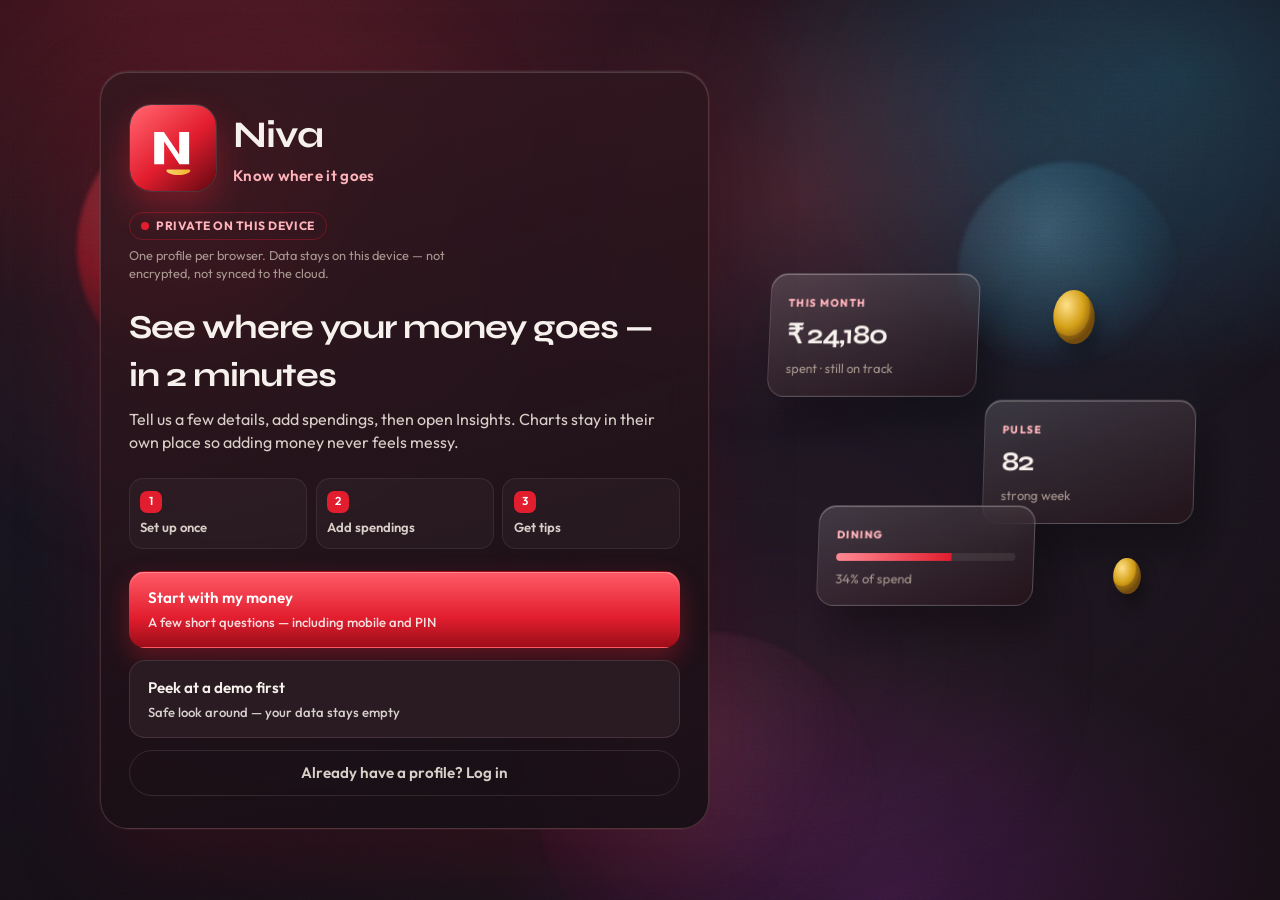
==== commit 115eeb13: "Add create-new-profile option on login screen" ====
--- a/index.html
+++ b/index.html
@@ -64,6 +64,9 @@
               Peek at a demo first
               <span class="btn-sub">Safe look around — your data stays empty</span>
             </button>
+            <button type="button" class="btn ghost" id="btn-goto-login" onclick="window.showLogin&&window.showLogin();return false;">
+              Already have a profile? Log in
+            </button>
           </div>
         </div>
         <div class="hero-orbit" aria-hidden="true">
@@ -124,6 +127,10 @@
             <p class="form-status login-status" id="login-status" aria-live="polite"></p>
           </form>
           <div class="welcome-actions login-extra">
+            <button type="button" class="btn primary large" id="btn-create-profile" onclick="window.createNewProfile&&window.createNewProfile();return false;">
+              Create new profile
+              <span class="btn-sub" id="create-profile-sub">First time on this browser — set up in about a minute</span>
+            </button>
             <button type="button" class="btn secondary" id="btn-login-demo" onclick="window.openDemo&&window.openDemo();return false;">
               Peek at a demo
               <span class="btn-sub">Sample data only — not your profile</span>
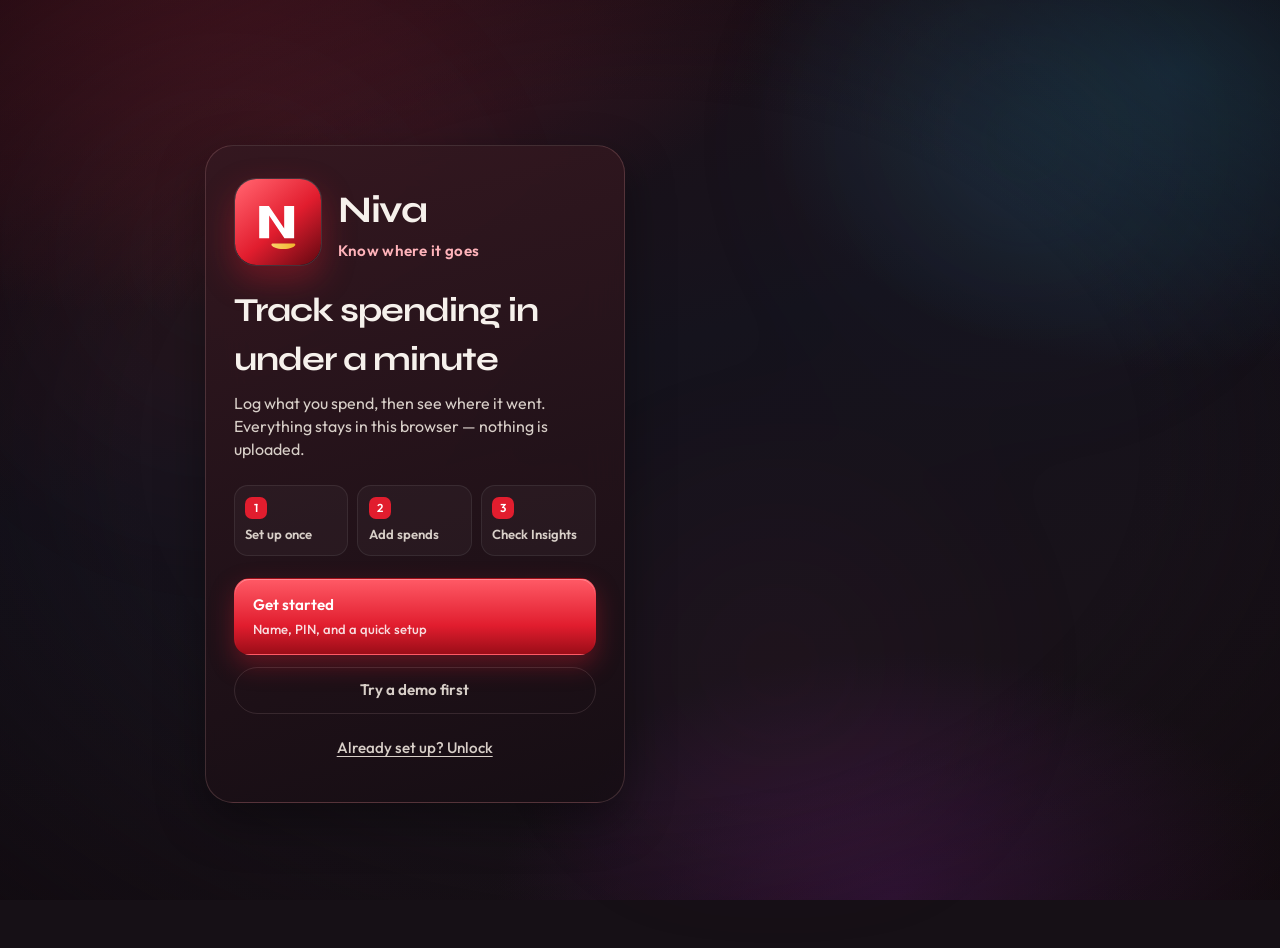
==== commit c6b1365b: "Polish UX: clearer first-run, amount-first add, calmer Insights" ====
--- a/index.html
+++ b/index.html
@@ -20,73 +20,40 @@
   <body>
     <div class="bg-wallpaper" aria-hidden="true"></div>
     <div class="bg-mesh" aria-hidden="true"></div>
-    <div class="bg-scene" aria-hidden="true">
-      <span class="orb orb-a"></span>
-      <span class="orb orb-b"></span>
-      <span class="orb orb-c"></span>
-      <span class="shard s1"></span>
-      <span class="shard s2"></span>
-      <span class="shard s3"></span>
-    </div>
-    <div class="bg-texture" aria-hidden="true"></div>
-    <div class="bg-grain" aria-hidden="true"></div>
-    <div class="bg-spot" aria-hidden="true"></div>
     <div class="bg-vignette" aria-hidden="true"></div>
 
     <!-- WELCOME (first open) -->
     <div id="screen-welcome" class="screen">
-      <div class="welcome-stage">
-        <div class="welcome-card glass-3d">
+      <div class="welcome-stage welcome-simple">
+        <div class="welcome-card">
           <div class="brand-hero">
-            <img class="brand-hero-logo" src="icon.svg" width="88" height="88" alt="Niva logo" />
+            <img class="brand-hero-logo" src="icon.svg" width="72" height="72" alt="Niva logo" />
             <div>
               <p class="brand-name">Niva</p>
               <p class="brand-tag brand-motto">Know where it goes</p>
             </div>
           </div>
-          <p class="live-pill"><span class="pulse"></span> Private on this device</p>
-          <p class="muted small privacy-note">One profile per browser. Data stays on this device — not encrypted, not synced to the cloud.</p>
-          <h1>See where your money goes — in 2 minutes</h1>
+          <h1>Track spending in under a minute</h1>
           <p class="lede">
-            Tell us a few details, add spendings, then open Insights. Charts stay in their own place so adding money never feels messy.
+            Log what you spend, then see where it went. Everything stays in this browser — nothing is uploaded.
           </p>
           <ol class="how-steps">
             <li><span>1</span> Set up once</li>
-            <li><span>2</span> Add spendings</li>
-            <li><span>3</span> Get tips</li>
+            <li><span>2</span> Add spends</li>
+            <li><span>3</span> Check Insights</li>
           </ol>
           <div class="welcome-actions">
             <button type="button" class="btn primary large" id="btn-start-setup" onclick="window.startSetup&&window.startSetup();return false;">
-              Start with my money
-              <span class="btn-sub">A few short questions — including mobile and PIN</span>
+              Get started
+              <span class="btn-sub">Name, PIN, and a quick setup</span>
             </button>
-            <button type="button" class="btn secondary large" id="btn-open-demo" onclick="window.openDemo&&window.openDemo();return false;">
-              Peek at a demo first
-              <span class="btn-sub">Safe look around — your data stays empty</span>
+            <button type="button" class="btn ghost" id="btn-open-demo" onclick="window.openDemo&&window.openDemo();return false;">
+              Try a demo first
             </button>
-            <button type="button" class="btn ghost" id="btn-goto-login" onclick="window.showLogin&&window.showLogin();return false;">
-              Already have a profile? Log in
+            <button type="button" class="btn linkish" id="btn-goto-login" onclick="window.showLogin&&window.showLogin();return false;">
+              Already set up? Unlock
             </button>
           </div>
-        </div>
-        <div class="hero-orbit" aria-hidden="true">
-          <div class="float-card fc-a">
-            <span class="fc-kicker">This month</span>
-            <strong>₹ 24,180</strong>
-            <em>spent · still on track</em>
-          </div>
-          <div class="float-card fc-b">
-            <span class="fc-kicker">Pulse</span>
-            <strong>82</strong>
-            <em>strong week</em>
-          </div>
-          <div class="float-card fc-c">
-            <span class="fc-kicker">Dining</span>
-            <div class="mini-bar"><i style="width:64%"></i></div>
-            <em>34% of spend</em>
-          </div>
-          <div class="coin coin-1"></div>
-          <div class="coin coin-2"></div>
         </div>
       </div>
     </div>
@@ -94,19 +61,17 @@
     <!-- LOGIN (existing profile on this device) -->
     <div id="screen-login" class="screen" hidden>
       <div class="login-stage">
-        <div class="welcome-card login-card glass-3d">
+        <div class="welcome-card login-card">
           <div class="brand-hero">
-            <img class="brand-hero-logo" src="icon.svg" width="88" height="88" alt="Niva logo" />
+            <img class="brand-hero-logo" src="icon.svg" width="72" height="72" alt="Niva logo" />
             <div>
               <p class="brand-name">Niva</p>
               <p class="brand-tag brand-motto">Know where it goes</p>
             </div>
           </div>
-          <p class="live-pill"><span class="pulse"></span> Local login</p>
-          <p class="muted small privacy-note">One profile per browser. Data stays on this device — not encrypted, not synced.</p>
-          <h1>Log in</h1>
+          <h1>Unlock</h1>
           <p class="lede" id="login-copy">
-            Enter the mobile number and PIN for the profile on this device.
+            Enter the mobile number and PIN for this browser’s profile.
           </p>
           <form id="login-form" class="login-form" autocomplete="on">
             <label>Mobile number
@@ -121,29 +86,28 @@
               </label>
             </div>
             <button type="submit" class="btn primary large block" id="btn-login" onclick="window.submitLogin&&window.submitLogin();return false;">
-              <span id="login-btn-label">Log in</span>
-              <span class="btn-sub" id="login-btn-sub">Stays signed in until you close this tab</span>
+              <span id="login-btn-label">Unlock</span>
+              <span class="btn-sub" id="login-btn-sub">Stays unlocked until you close this tab</span>
             </button>
             <p class="form-status login-status" id="login-status" aria-live="polite"></p>
           </form>
           <div class="welcome-actions login-extra">
-            <button type="button" class="btn primary large" id="btn-create-profile" onclick="window.createNewProfile&&window.createNewProfile();return false;">
-              Create new profile
-              <span class="btn-sub" id="create-profile-sub">First time on this browser — set up in about a minute</span>
+            <button type="button" class="btn secondary" id="btn-create-profile" onclick="window.createNewProfile&&window.createNewProfile();return false;">
+              Create a new profile
+              <span class="btn-sub" id="create-profile-sub">For a new person on this browser</span>
             </button>
-            <button type="button" class="btn secondary" id="btn-login-demo" onclick="window.openDemo&&window.openDemo();return false;">
-              Peek at a demo
-              <span class="btn-sub">Sample data only — not your profile</span>
+            <button type="button" class="btn ghost" id="btn-login-demo" onclick="window.openDemo&&window.openDemo();return false;">
+              Try demo
             </button>
           </div>
           <div class="login-reset">
-            <button type="button" class="btn ghost tiny" id="btn-forgot-reset">Forgot / reset this device</button>
+            <button type="button" class="btn ghost tiny" id="btn-forgot-reset">Erase this browser’s data…</button>
             <div id="login-reset-panel" hidden>
-              <p class="muted small" id="login-reset-copy">Type the mobile number on this profile to erase everything on this device.</p>
+              <p class="muted small" id="login-reset-copy">Type the mobile number on this profile to erase everything here.</p>
               <label>Confirm reset
                 <input type="text" id="login-reset-confirm" autocomplete="off" placeholder="Mobile number" />
               </label>
-              <button type="button" class="btn danger" id="btn-confirm-device-reset">Erase this device</button>
+              <button type="button" class="btn danger" id="btn-confirm-device-reset">Erase everything</button>
               <p class="form-status login-status" id="login-reset-status" aria-live="polite"></p>
             </div>
           </div>
@@ -248,95 +212,86 @@
           </button>
         </nav>
         <div class="save-cluster">
-          <p class="save-status" id="save-status">Saved on this device</p>
-          <button type="button" class="btn primary tiny" id="btn-save-local">Save locally</button>
+          <p class="save-status" id="save-status">Auto-saved</p>
+          <button type="button" class="btn ghost tiny" id="btn-save-local">Backup</button>
         </div>
       </header>
 
       <div id="demo-banner" class="demo-banner" hidden>
-        <strong>You’re in demo mode</strong> — this is sample money. Your real list is unchanged.
-        <button type="button" class="btn tiny secondary" id="btn-exit-demo">Back to my money</button>
+        <strong>Demo mode</strong> — sample data only. Your real list is untouched.
+        <button type="button" class="btn tiny secondary" id="btn-exit-demo">Exit demo</button>
       </div>
 
       <!-- TRACK -->
       <main id="view-track" class="layout view">
-        <section class="panel intro-panel rowish hud-card">
+        <section class="panel intro-panel slim">
           <div>
             <p class="eyebrow" id="track-greet">Welcome</p>
-            <h1 id="track-heading">Add a spending</h1>
-            <p class="muted" id="next-action">Tap Spent or Received, fill the amount, then save. Open Insights for charts.</p>
-          </div>
-          <button type="button" class="btn primary" id="btn-jump-insights">See insights →</button>
+            <h1 id="track-heading">Add a spend</h1>
+            <p class="muted" id="next-action">Amount first, then who and category. Insights shows charts.</p>
+          </div>
         </section>
 
         <section class="grid-2-track">
-          <form id="quick-form" class="panel form-card hud-card">
-            <div class="panel-kicker">Fast entry</div>
-            <h2>Log this payment</h2>
-            <p class="step-hint">3 things matter most: type, amount, and where it went.</p>
-
-            <fieldset class="type-pick choice-grid">
-              <legend>What happened?</legend>
-              <label class="choice">
+          <form id="quick-form" class="panel form-card add-sheet">
+            <h2>New entry</h2>
+
+            <label class="amount-field">Amount
+              <input type="number" id="q-amount" required min="0.01" step="0.01" placeholder="0" inputmode="decimal" autofocus />
+            </label>
+
+            <fieldset class="type-pick type-chips">
+              <legend class="sr-only">Type</legend>
+              <label class="chip-choice">
                 <input type="radio" name="q-type" value="expense" checked />
-                <span class="choice-ico" aria-hidden="true">↓</span>
-                <span class="choice-title">Spent</span>
-                <span class="choice-sub">Money went out</span>
+                <span>Spent</span>
               </label>
-              <label class="choice">
+              <label class="chip-choice">
                 <input type="radio" name="q-type" value="income" />
-                <span class="choice-ico in" aria-hidden="true">↑</span>
-                <span class="choice-title">Received</span>
-                <span class="choice-sub">Money came in</span>
+                <span>Received</span>
               </label>
-              <label class="choice">
+              <label class="chip-choice">
                 <input type="radio" name="q-type" value="transfer" />
-                <span class="choice-ico in" aria-hidden="true">⇄</span>
-                <span class="choice-title">Transfer</span>
-                <span class="choice-sub">Between my accounts</span>
+                <span>Transfer</span>
               </label>
             </fieldset>
             <div id="transfer-fields" hidden>
-              <label>Send to account <select id="q-transfer-to"></select></label>
-            </div>
-
-            <label class="amount-field">How much?
-              <input type="number" id="q-amount" required min="0.01" step="0.01" placeholder="0" inputmode="decimal" />
-            </label>
-            <label>Paid to / received from <input type="text" id="q-merchant" required placeholder="Swiggy, Rent, Salary…" /></label>
+              <label>To account <select id="q-transfer-to"></select></label>
+            </div>
+
+            <label>Who / what <input type="text" id="q-merchant" required placeholder="Swiggy, Rent, Salary…" /></label>
             <div class="form-row-2">
-              <label>When <input type="date" id="q-date" required /></label>
               <label>Category <select id="q-category"></select></label>
-            </div>
-            <label>From which account? <select id="q-account" required></select></label>
-            <label>Note <input type="text" id="q-note" placeholder="Optional — lunch with team" /></label>
-
-            <button type="submit" class="btn primary large block">Save this payment</button>
+              <label>Account <select id="q-account" required></select></label>
+            </div>
+
+            <details class="more-fields">
+              <summary>Date &amp; note</summary>
+              <label>Date <input type="date" id="q-date" required /></label>
+              <label>Note <input type="text" id="q-note" placeholder="Optional" /></label>
+            </details>
+
+            <button type="submit" class="btn primary large block">Save</button>
             <p class="form-status" id="form-status" aria-live="polite"></p>
           </form>
 
-          <section class="panel hud-card">
-            <div class="panel-kicker">Your ledger</div>
-            <h2>All your payments</h2>
-            <p class="muted" id="track-count">0 saved</p>
-            <p class="muted small">Tick rows to change many at once — or tap Edit on one line.</p>
-            <div class="stack gap tight">
-              <label class="btn secondary file-btn">
-                Import from bank CSV
-                <input type="file" id="csv-input" accept=".csv,text/csv" hidden />
-              </label>
-              <p class="muted small">Bank CSV imports open a preview so you can map columns and skip duplicates.</p>
+          <section class="panel">
+            <div class="panel-head row">
+              <div>
+                <h2>Recent</h2>
+                <p class="muted" id="track-count">0 saved</p>
+              </div>
             </div>
             <label class="list-search">
-              Find in list
-              <input type="search" id="track-search" placeholder="Search merchant, category, account…" />
+              Search
+              <input type="search" id="track-search" placeholder="Merchant, category…" />
             </label>
             <div class="bulk-bar" id="bulk-bar" hidden>
               <span id="bulk-count">0 selected</span>
               <div class="bulk-actions">
-                <button type="button" class="btn tiny secondary" id="btn-bulk-edit">Edit selected</button>
-                <button type="button" class="btn tiny danger" id="btn-bulk-delete">Delete selected</button>
-                <button type="button" class="btn tiny ghost" id="btn-bulk-clear">Clear ticks</button>
+                <button type="button" class="btn tiny secondary" id="btn-bulk-edit">Edit</button>
+                <button type="button" class="btn tiny danger" id="btn-bulk-delete">Delete</button>
+                <button type="button" class="btn tiny ghost" id="btn-bulk-clear">Clear</button>
               </div>
             </div>
             <div class="table-wrap">
@@ -355,30 +310,36 @@
                 <tbody id="track-tx-body"></tbody>
               </table>
             </div>
-            <p class="empty-inline" id="track-empty">Nothing here yet — log your first payment on the left.</p>
+            <p class="empty-inline" id="track-empty">Nothing yet — add your first spend on the left.</p>
             <div class="pager" id="track-pager" hidden>
               <button type="button" class="btn ghost tiny" id="track-prev">Newer</button>
               <span id="track-page-label">Page 1</span>
               <button type="button" class="btn ghost tiny" id="track-next">Older</button>
             </div>
+            <details class="more-fields import-fold">
+              <summary>Import bank CSV</summary>
+              <label class="btn secondary file-btn block">
+                Choose CSV file
+                <input type="file" id="csv-input" accept=".csv,text/csv" hidden />
+              </label>
+              <p class="muted small">Map columns and skip duplicates before importing.</p>
+            </details>
           </section>
         </section>
       </main>
 
       <!-- RESULTS -->
       <main id="view-results" class="layout view" hidden>
-        <section class="panel intro-panel rowish hud-card">
+        <section class="panel intro-panel slim">
           <div>
-            <p class="eyebrow">Live readout</p>
-            <h1>Your insights</h1>
-            <p class="muted">Score, charts, and cut tips from the payments you logged.</p>
-          </div>
-          <button type="button" class="btn secondary" id="btn-goto-track">← Add another payment</button>
-        </section>
-
-        <section class="controls panel">
+            <p class="eyebrow">Overview</p>
+            <h1>Insights</h1>
+            <p class="muted">How you’re doing this period — based on what you logged.</p>
+          </div>
+        </section>
+
+        <section class="controls panel compact-controls">
           <div class="control-group">
-            <span class="field-label">View by</span>
             <div class="segmented" role="group" aria-label="Time period">
               <button type="button" class="seg active" data-period="day">Day</button>
               <button type="button" class="seg" data-period="month">Month</button>
@@ -386,7 +347,6 @@
             </div>
           </div>
           <div class="control-group">
-            <span class="field-label">Focus date</span>
             <div class="date-nav">
               <button type="button" class="icon-round" id="btn-prev" aria-label="Previous">‹</button>
               <input type="date" id="anchor-date" />
@@ -395,24 +355,21 @@
             </div>
           </div>
           <div class="control-group">
-            <label class="field-label" for="account-filter">Account</label>
-            <select id="account-filter"><option value="all">All accounts</option></select>
+            <select id="account-filter" aria-label="Account"><option value="all">All accounts</option></select>
           </div>
           <div class="control-group grow">
-            <label class="field-label" for="search">Search</label>
-            <input type="search" id="search" placeholder="Merchant or note…" />
+            <input type="search" id="search" placeholder="Search…" aria-label="Search" />
           </div>
           <div class="control-group">
-            <span class="field-label">Backup</span>
-            <button type="button" class="btn ghost" id="btn-export">Save / export</button>
+            <button type="button" class="btn ghost tiny" id="btn-export">Export</button>
           </div>
         </section>
 
         <section class="hero-strip panel" id="health-strip">
           <div>
-            <p class="eyebrow">Money pulse</p>
-            <h2 id="health-title">Insights</h2>
-            <p class="muted" id="health-sub">Add a few payments to unlock your score.</p>
+            <p class="eyebrow">Health</p>
+            <h2 id="health-title">This period</h2>
+            <p class="muted" id="health-sub">Add a few spends to unlock your score.</p>
           </div>
           <div class="health-meter">
             <div class="ring-wrap">
@@ -451,49 +408,43 @@
           </section>
           <section class="panel">
             <div class="panel-head">
-              <h2>Top merchants</h2>
-              <p class="muted">Highest outflow</p>
-            </div>
-            <div id="merchant-list" class="merchant-list"></div>
-          </section>
-        </div>
-
-        <div class="grid-2">
-          <section class="panel">
-            <div class="panel-head">
-              <h2>Where you can save</h2>
-              <p class="muted">Plain-language tips from your habits</p>
+              <h2>Tips</h2>
+              <p class="muted">Based on your habits</p>
             </div>
             <ul id="insights-list" class="insights"></ul>
           </section>
-          <section class="panel">
-            <div class="panel-head">
-              <h2>Accounts</h2>
-              <p class="muted">From your tracked activity</p>
-            </div>
-            <div id="accounts-list" class="accounts"></div>
-            <h3 class="subhead">Likely recurring</h3>
-            <div id="recurring-list" class="recurring-list"></div>
-            <h3 class="subhead">Coming bills</h3>
-            <p class="muted small">If these repeat next period, will a budget break?</p>
-            <div id="forecast-list" class="recurring-list"></div>
-          </section>
-        </div>
-
-        <section class="panel">
+        </div>
+
+        <details class="panel more-insights">
+          <summary>More detail — merchants, accounts, recurring</summary>
+          <div class="grid-2 nested-grid">
+            <section>
+              <h3 class="subhead">Top merchants</h3>
+              <div id="merchant-list" class="merchant-list"></div>
+            </section>
+            <section>
+              <h3 class="subhead">Accounts</h3>
+              <div id="accounts-list" class="accounts"></div>
+              <h3 class="subhead">Likely recurring</h3>
+              <div id="recurring-list" class="recurring-list"></div>
+              <h3 class="subhead">Coming bills</h3>
+              <div id="forecast-list" class="recurring-list"></div>
+            </section>
+          </div>
+        </details>
+
+        <details class="panel more-insights">
+          <summary>Transactions in this period</summary>
           <div class="panel-head row">
-            <div>
-              <h2>Transactions in this view</h2>
-              <p class="muted" id="tx-count">0 items</p>
-            </div>
-            <button type="button" class="btn ghost" id="btn-print">Print report</button>
+            <p class="muted" id="tx-count">0 items</p>
+            <button type="button" class="btn ghost tiny" id="btn-print">Print</button>
           </div>
           <div class="bulk-bar" id="results-bulk-bar" hidden>
             <span id="results-bulk-count">0 selected</span>
             <div class="bulk-actions">
-              <button type="button" class="btn tiny secondary" id="btn-results-bulk-edit">Edit selected</button>
-              <button type="button" class="btn tiny danger" id="btn-results-bulk-delete">Delete selected</button>
-              <button type="button" class="btn tiny ghost" id="btn-results-bulk-clear">Clear ticks</button>
+              <button type="button" class="btn tiny secondary" id="btn-results-bulk-edit">Edit</button>
+              <button type="button" class="btn tiny danger" id="btn-results-bulk-delete">Delete</button>
+              <button type="button" class="btn tiny ghost" id="btn-results-bulk-clear">Clear</button>
             </div>
           </div>
           <div class="table-wrap">
@@ -514,13 +465,13 @@
               <tbody id="results-tx-body"></tbody>
             </table>
           </div>
-          <p class="empty-inline" id="results-empty" hidden>No data in this period — add payments in Track.</p>
+          <p class="empty-inline" id="results-empty" hidden>No data in this period — add spends on the Add tab.</p>
           <div class="pager" id="results-pager" hidden>
             <button type="button" class="btn ghost tiny" id="results-prev">Newer</button>
             <span id="results-page-label">Page 1</span>
             <button type="button" class="btn ghost tiny" id="results-next">Older</button>
           </div>
-        </section>
+        </details>
       </main>
 
       <!-- DEMO (same results UI, sample data) -->
@@ -537,105 +488,117 @@
 
       <!-- EDIT DETAILS -->
       <main id="view-setup-edit" class="layout view" hidden>
-        <section class="panel form-card narrow">
-          <h1>Your profile</h1>
-          <p class="muted">Photo, contact details, and money targets — stored only on this device.</p>
-
-          <div class="pin-box panel" id="pin-gate">
-            <h2>Account security</h2>
-            <p class="muted" id="pin-copy">Your mobile number and PIN lock this profile on this device. Close the tab to log out automatically.</p>
-            <p class="masked-mobile">Signed in as <strong id="profile-mobile-masked">••••••••••</strong></p>
-            <h3 class="subhead">Change PIN</h3>
-            <label>Current PIN <input type="password" id="pin-current" inputmode="numeric" maxlength="8" autocomplete="current-password" /></label>
-            <div class="form-row-2" id="pin-set-row">
-              <label>New 4–8 digit PIN <input type="password" id="pin-new" inputmode="numeric" maxlength="8" autocomplete="new-password" /></label>
-              <label>Confirm new PIN <input type="password" id="pin-confirm" inputmode="numeric" maxlength="8" autocomplete="new-password" /></label>
-            </div>
-            <div class="row-actions">
-              <button type="button" class="btn primary" id="btn-change-pin">Update PIN</button>
-              <button type="button" class="btn secondary" id="btn-logout" onclick="window.logoutSession&&window.logoutSession();return false;">Log out</button>
-            </div>
-            <p class="form-status" id="pin-status"></p>
-          </div>
-
-          <div id="sensitive-wrap">
-            <div class="profile-identity">
-              <div class="avatar-wrap">
-                <img id="profile-photo" alt="" hidden />
-                <span class="avatar-fallback" id="profile-photo-fallback" aria-hidden="true">+</span>
+        <section class="panel form-card narrow profile-page">
+          <h1>Profile</h1>
+          <p class="muted">Settings for this browser only.</p>
+
+          <details class="profile-section" open>
+            <summary>Security</summary>
+            <div class="pin-box" id="pin-gate">
+              <p class="muted" id="pin-copy">Mobile + PIN unlock this profile. Closing the tab locks it again.</p>
+              <p class="masked-mobile">Signed in as <strong id="profile-mobile-masked">••••••••••</strong></p>
+              <h3 class="subhead">Change PIN</h3>
+              <label>Current PIN <input type="password" id="pin-current" inputmode="numeric" maxlength="8" autocomplete="current-password" /></label>
+              <div class="form-row-2" id="pin-set-row">
+                <label>New PIN <input type="password" id="pin-new" inputmode="numeric" maxlength="8" autocomplete="new-password" /></label>
+                <label>Confirm <input type="password" id="pin-confirm" inputmode="numeric" maxlength="8" autocomplete="new-password" /></label>
               </div>
-              <div class="profile-identity-copy">
-                <h2>Your photo</h2>
-                <p class="muted">Optional. A square photo works best. It stays in this browser with your other data.</p>
-                <div class="row-actions">
-                  <label class="btn secondary file-btn">
-                    Upload photo
-                    <input type="file" id="photo-input" accept="image/*" hidden />
-                  </label>
-                  <button type="button" class="btn ghost" id="btn-remove-photo">Remove</button>
+              <div class="row-actions">
+                <button type="button" class="btn primary" id="btn-change-pin">Update PIN</button>
+                <button type="button" class="btn secondary" id="btn-logout" onclick="window.logoutSession&&window.logoutSession();return false;">Lock</button>
+              </div>
+              <p class="form-status" id="pin-status"></p>
+            </div>
+          </details>
+
+          <details class="profile-section" open>
+            <summary>About you</summary>
+            <div id="sensitive-wrap">
+              <div class="profile-identity">
+                <div class="avatar-wrap">
+                  <img id="profile-photo" alt="" hidden />
+                  <span class="avatar-fallback" id="profile-photo-fallback" aria-hidden="true">+</span>
+                </div>
+                <div class="profile-identity-copy">
+                  <p class="muted">Optional photo — stays in this browser.</p>
+                  <div class="row-actions">
+                    <label class="btn secondary file-btn">
+                      Upload
+                      <input type="file" id="photo-input" accept="image/*" hidden />
+                    </label>
+                    <button type="button" class="btn ghost" id="btn-remove-photo">Remove</button>
+                  </div>
                 </div>
               </div>
-            </div>
+              <label>Name <input type="text" id="edit-name" autocomplete="name" placeholder="e.g. Priya" /></label>
+              <div class="form-row-2">
+                <label>Phone <input type="tel" id="edit-phone" autocomplete="tel" inputmode="tel" placeholder="+91 …" /></label>
+                <label>Email <input type="email" id="edit-email" autocomplete="email" placeholder="you@email.com" /></label>
+              </div>
+              <details class="more-fields">
+                <summary>Optional details</summary>
+                <label>Date of birth <input type="date" id="edit-dob" /></label>
+                <div class="form-row-2">
+                  <label>City <input type="text" id="edit-city" autocomplete="address-level2" /></label>
+                  <label>Occupation <input type="text" id="edit-occupation" /></label>
+                </div>
+                <label>
+                  Gender
+                  <select id="edit-gender">
+                    <option value="">Prefer not to say</option>
+                    <option value="woman">Woman</option>
+                    <option value="man">Man</option>
+                    <option value="nonbinary">Non-binary</option>
+                    <option value="other">Other</option>
+                  </select>
+                </label>
+                <label>Notes <textarea id="edit-notes" rows="2" placeholder="Optional"></textarea></label>
+              </details>
+            </div>
+          </details>
+
+          <details class="profile-section" open>
+            <summary>Money</summary>
+            <label>
+              Currency
+              <select id="edit-currency">
+                <option value="INR">INR (₹)</option>
+                <option value="USD">USD ($)</option>
+                <option value="EUR">EUR (€)</option>
+                <option value="GBP">GBP (£)</option>
+              </select>
+            </label>
             <div class="form-row-2">
-              <label>Phone number <input type="tel" id="edit-phone" autocomplete="tel" inputmode="tel" placeholder="+91 98765 43210" /></label>
-              <label>Email <input type="email" id="edit-email" autocomplete="email" placeholder="you@email.com" /></label>
-            </div>
-            <label>Date of birth <input type="date" id="edit-dob" /></label>
-          </div>
-
-          <h2 class="spaced">About you</h2>
-          <label>Full name <input type="text" id="edit-name" autocomplete="name" placeholder="e.g. Priya Sharma" /></label>
-          <div class="form-row-2">
-            <label>City / town <input type="text" id="edit-city" autocomplete="address-level2" placeholder="Bengaluru" /></label>
-            <label>Occupation <input type="text" id="edit-occupation" placeholder="Student, designer, founder…" /></label>
-          </div>
-          <label>
-            Gender
-            <select id="edit-gender">
-              <option value="">Prefer not to say</option>
-              <option value="woman">Woman</option>
-              <option value="man">Man</option>
-              <option value="nonbinary">Non-binary</option>
-              <option value="other">Other</option>
-            </select>
-          </label>
-          <label>Notes for yourself <textarea id="edit-notes" rows="3" placeholder="Anything useful — payday date, family members on this budget…"></textarea></label>
-
-          <h2 class="spaced">Money settings</h2>
-          <label>
-            Currency
-            <select id="edit-currency">
-              <option value="INR">INR (₹)</option>
-              <option value="USD">USD ($)</option>
-              <option value="EUR">EUR (€)</option>
-              <option value="GBP">GBP (£)</option>
-            </select>
-          </label>
-          <div class="form-row-2">
-            <label>Monthly income <input type="number" id="edit-income" min="0" step="100" /></label>
-            <label>Savings goal <input type="number" id="edit-savings" min="0" step="100" /></label>
-          </div>
-          <h2 class="spaced">Accounts</h2>
-          <div id="edit-accounts" class="stack"></div>
-          <button type="button" class="btn ghost" id="btn-edit-add-account">+ Add account</button>
-          <h2 class="spaced">Monthly budgets</h2>
-          <div id="edit-budgets" class="budget-grid"></div>
+              <label>Monthly income <input type="number" id="edit-income" min="0" step="100" /></label>
+              <label>Savings goal <input type="number" id="edit-savings" min="0" step="100" /></label>
+            </div>
+            <h3 class="subhead">Accounts</h3>
+            <div id="edit-accounts" class="stack"></div>
+            <button type="button" class="btn ghost" id="btn-edit-add-account">+ Add account</button>
+            <h3 class="subhead">Monthly budgets</h3>
+            <div id="edit-budgets" class="budget-grid"></div>
+          </details>
+
           <div class="row-actions spaced">
-            <button type="button" class="btn primary" id="btn-save-details">Save profile</button>
-            <button type="button" class="btn secondary" id="btn-goto-demo-from-profile">Try demo</button>
-            <button type="button" class="btn ghost danger" id="btn-reset-all">Reset app (clear everything)</button>
+            <button type="button" class="btn primary" id="btn-save-details">Save changes</button>
           </div>
           <p class="form-status" id="edit-status" aria-live="polite"></p>
-          <hr class="soft" />
-          <h2>Keep a copy on this computer</h2>
-          <p class="muted">Payments already auto-save in this browser. Use this to download a file you can reopen later.</p>
-          <div class="row-actions">
-            <button type="button" class="btn primary" id="btn-save-file">Save data as a file</button>
-            <label class="btn secondary file-btn">
-              Open a saved file
-              <input type="file" id="backup-input" accept=".json,application/json" hidden />
-            </label>
-          </div>
+
+          <details class="profile-section">
+            <summary>Backup &amp; advanced</summary>
+            <p class="muted">Data already auto-saves here. Download a file if you want a copy on your computer.</p>
+            <div class="row-actions">
+              <button type="button" class="btn secondary" id="btn-save-file">Download backup</button>
+              <label class="btn ghost file-btn">
+                Restore file
+                <input type="file" id="backup-input" accept=".json,application/json" hidden />
+              </label>
+            </div>
+            <div class="row-actions spaced">
+              <button type="button" class="btn ghost" id="btn-goto-demo-from-profile">Try demo</button>
+              <button type="button" class="btn ghost danger" id="btn-reset-all">Erase all data…</button>
+            </div>
+          </details>
         </section>
       </main>
     </div>
@@ -646,9 +609,9 @@
         <p class="muted" id="edit-dialog-hint">Change any field, then save.</p>
         <input type="hidden" id="e-id" />
         <fieldset class="type-pick">
-          <legend>What kind?</legend>
-          <label class="chip"><input type="radio" name="e-type" value="expense" checked /> Money out</label>
-          <label class="chip"><input type="radio" name="e-type" value="income" /> Money in</label>
+          <legend>Type</legend>
+          <label class="chip"><input type="radio" name="e-type" value="expense" checked /> Spent</label>
+          <label class="chip"><input type="radio" name="e-type" value="income" /> Received</label>
           <label class="chip"><input type="radio" name="e-type" value="transfer" /> Transfer</label>
         </fieldset>
         <label>Date <input type="date" id="e-date" required /></label>
--- a/styles.css
+++ b/styles.css
@@ -2391,3 +2391,231 @@
     color: #111 !important;
   }
 }
+
+/* ——— UX polish: calmer, clearer hierarchy ——— */
+
+body {
+  background: #161016;
+}
+
+.bg-wallpaper {
+  opacity: 0.92;
+}
+
+.bg-mesh {
+  opacity: 0.28;
+  animation: none;
+  filter: blur(24px);
+}
+
+.bg-vignette {
+  background: radial-gradient(ellipse at center, transparent 55%, rgba(10, 4, 8, 0.45) 100%);
+}
+
+.welcome-simple {
+  display: grid;
+  place-items: center;
+  min-height: 100dvh;
+  padding: 1.5rem;
+}
+
+.welcome-simple .welcome-card {
+  width: min(420px, 100%);
+  transform: none;
+  box-shadow: 0 18px 48px rgba(0, 0, 0, 0.35);
+}
+
+.btn.linkish {
+  background: transparent;
+  border: 0;
+  color: var(--ink-soft);
+  text-decoration: underline;
+  text-underline-offset: 3px;
+  font-weight: 500;
+  padding: 0.35rem;
+}
+
+.btn.linkish:hover {
+  color: #fff;
+}
+
+.intro-panel.slim {
+  display: block;
+  padding: 1rem 1.15rem;
+}
+
+.intro-panel.slim h1 {
+  margin: 0.15rem 0 0.35rem;
+  font-size: clamp(1.35rem, 3vw, 1.75rem);
+}
+
+.add-sheet h2 {
+  margin-top: 0;
+}
+
+.type-chips {
+  display: flex;
+  flex-wrap: wrap;
+  gap: 0.5rem;
+  border: 0;
+  padding: 0;
+  margin: 0 0 0.75rem;
+}
+
+.chip-choice {
+  cursor: pointer;
+}
+
+.chip-choice input {
+  position: absolute;
+  opacity: 0;
+  pointer-events: none;
+}
+
+.chip-choice span {
+  display: inline-flex;
+  align-items: center;
+  padding: 0.55rem 0.95rem;
+  border-radius: 999px;
+  border: 1px solid var(--line);
+  background: rgba(255, 255, 255, 0.04);
+  font-weight: 600;
+  font-size: 0.92rem;
+}
+
+.chip-choice input:checked + span {
+  border-color: var(--teal);
+  background: rgba(225, 29, 46, 0.22);
+  color: #fff;
+}
+
+.sr-only {
+  position: absolute;
+  width: 1px;
+  height: 1px;
+  padding: 0;
+  margin: -1px;
+  overflow: hidden;
+  clip: rect(0, 0, 0, 0);
+  border: 0;
+}
+
+.more-fields {
+  margin: 0.65rem 0 0.85rem;
+  border-radius: 12px;
+  border: 1px solid var(--line);
+  padding: 0.35rem 0.75rem 0.55rem;
+  background: rgba(0, 0, 0, 0.15);
+}
+
+.more-fields summary,
+.more-insights summary,
+.profile-section summary {
+  cursor: pointer;
+  font-weight: 600;
+  color: var(--ink-soft);
+  padding: 0.45rem 0;
+  list-style: none;
+}
+
+.more-fields summary::-webkit-details-marker,
+.more-insights summary::-webkit-details-marker,
+.profile-section summary::-webkit-details-marker {
+  display: none;
+}
+
+.more-fields summary::before,
+.more-insights summary::before,
+.profile-section summary::before {
+  content: "▸ ";
+  color: var(--muted);
+}
+
+.more-fields[open] summary::before,
+.more-insights[open] summary::before,
+.profile-section[open] summary::before {
+  content: "▾ ";
+}
+
+.more-fields label {
+  margin-top: 0.55rem;
+}
+
+.import-fold {
+  margin-top: 1rem;
+}
+
+.compact-controls {
+  display: flex;
+  flex-wrap: wrap;
+  gap: 0.65rem;
+  align-items: center;
+}
+
+.compact-controls .field-label {
+  display: none;
+}
+
+.more-insights {
+  margin-top: 0.85rem;
+}
+
+.more-insights .nested-grid {
+  margin-top: 0.75rem;
+}
+
+.profile-section {
+  margin: 0.85rem 0;
+  padding: 0.35rem 0.85rem 0.75rem;
+  border: 1px solid var(--line);
+  border-radius: 14px;
+  background: rgba(255, 255, 255, 0.03);
+}
+
+.profile-section .pin-box {
+  border: 0;
+  background: transparent;
+  padding: 0;
+  box-shadow: none;
+}
+
+.profile-page h1 {
+  margin-bottom: 0.25rem;
+}
+
+.file-btn.block {
+  display: inline-flex;
+  width: 100%;
+  justify-content: center;
+}
+
+.save-cluster .btn.ghost.tiny {
+  opacity: 0.85;
+}
+
+.hud-card {
+  box-shadow: none;
+}
+
+.panel {
+  backdrop-filter: blur(8px);
+}
+
+@media (max-width: 720px) {
+  .welcome-actions .btn.large {
+    width: 100%;
+  }
+
+  .type-chips {
+    justify-content: stretch;
+  }
+
+  .chip-choice {
+    flex: 1;
+  }
+
+  .chip-choice span {
+    width: 100%;
+    justify-content: center;
+  }
+}
